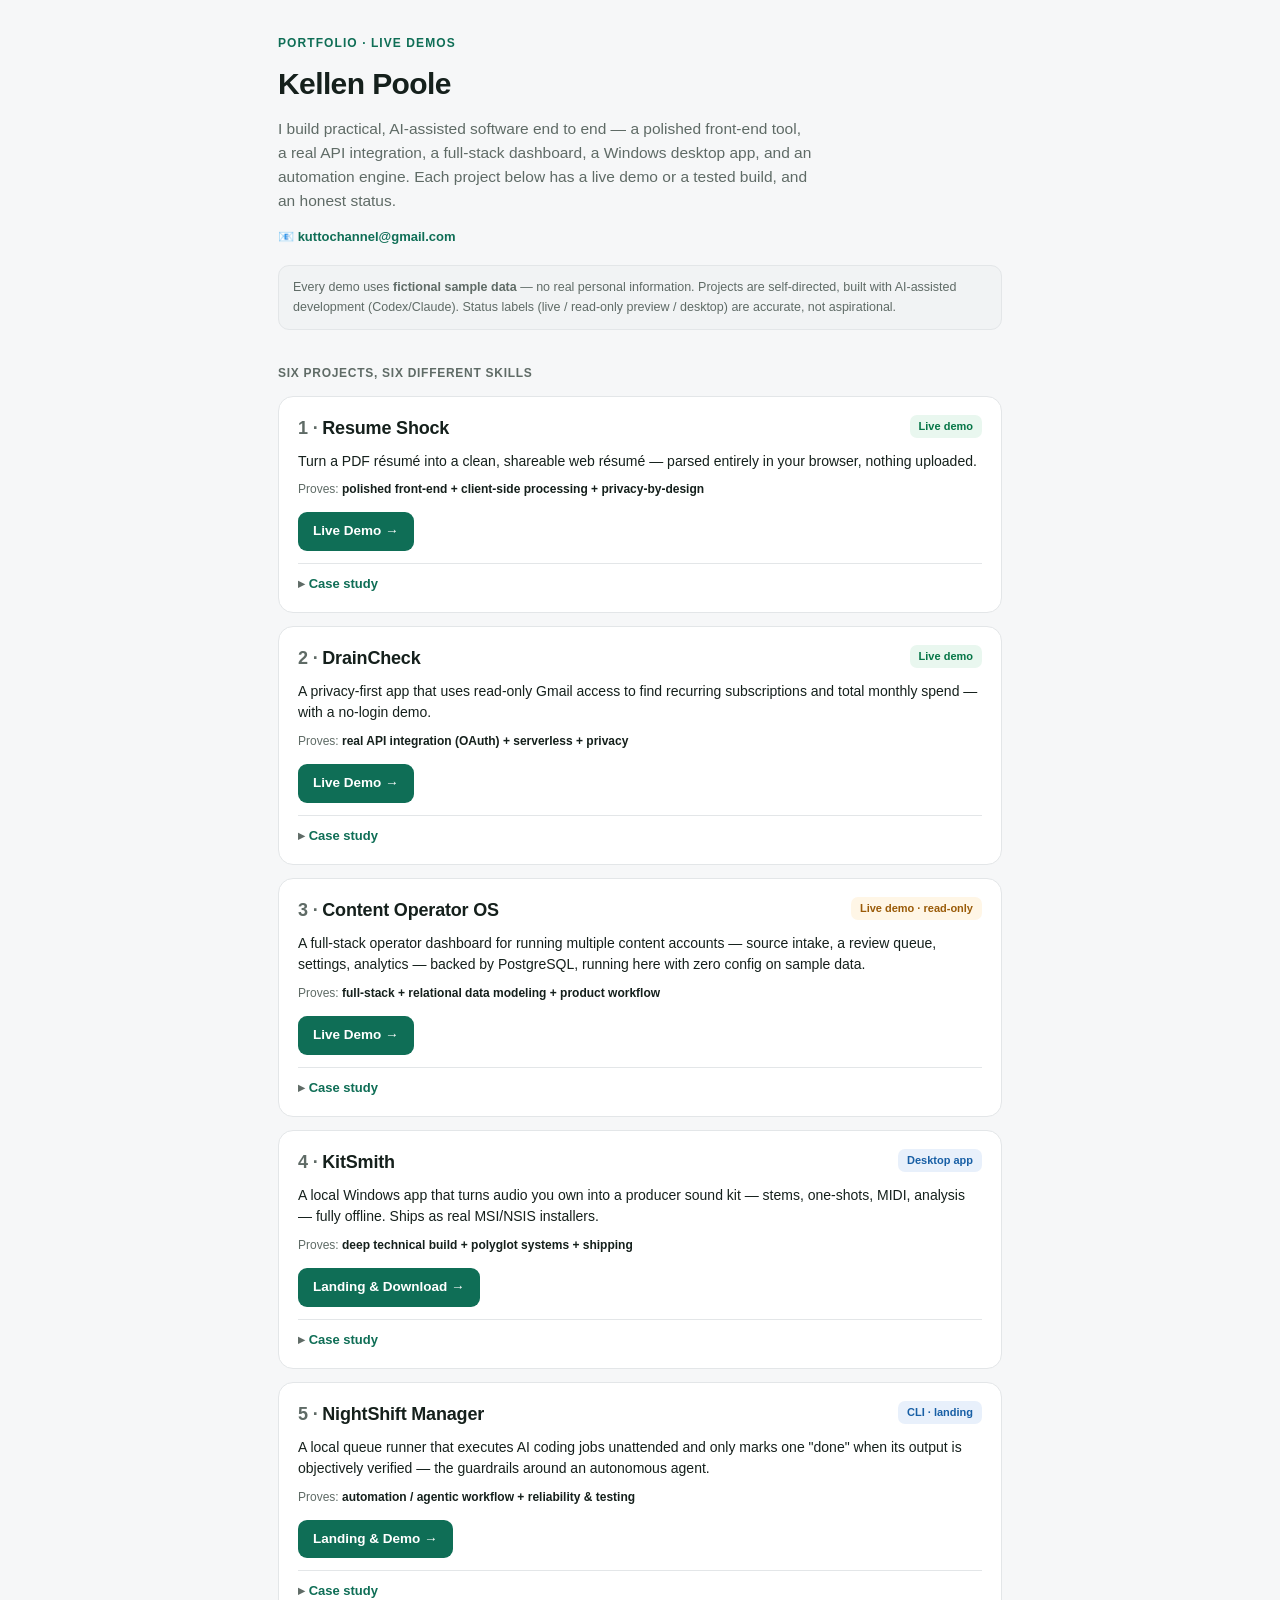
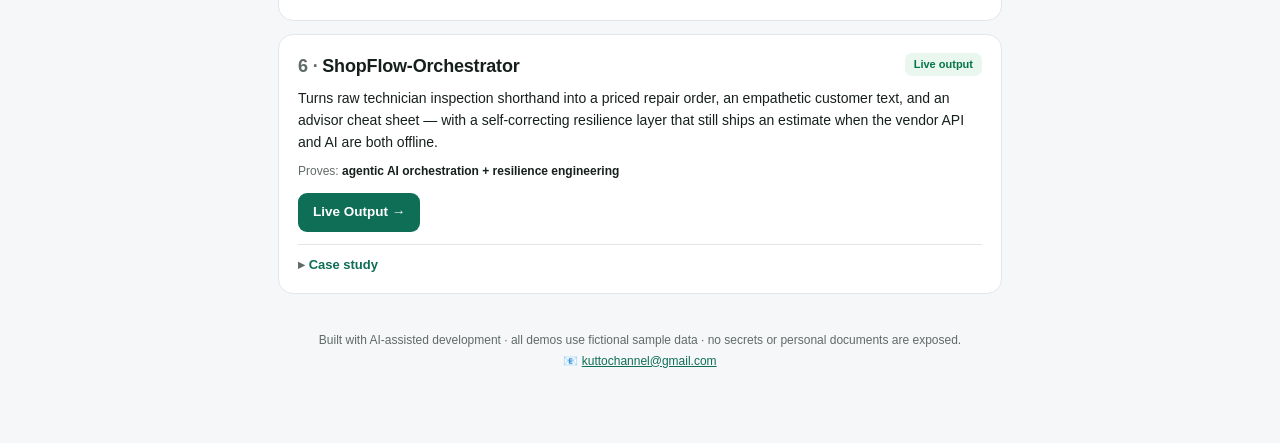
==== index.html @ e818fa54 "Polished portfolio build — live demo deployed on Netlify" ====
<!doctype html>
<html lang="en">
<head>
<meta charset="utf-8">
<meta name="viewport" content="width=device-width, initial-scale=1">
<meta name="theme-color" content="#0f6e56">
<title>Kellen Poole — Builder Portfolio</title>
<meta name="description" content="Practical, AI-assisted software: a front-end tool, a real API integration, a full-stack dashboard, a desktop audio app, and an automation engine. Live demos, honest status.">
<meta property="og:title" content="Kellen Poole — Builder Portfolio">
<meta property="og:description" content="Live demos of 6 projects: front-end, integration, full-stack, desktop, automation, and an agentic pipeline.">
<meta property="og:type" content="website">
<meta name="twitter:card" content="summary_large_image">
<style>
  :root{
    --bg:#f6f7f8; --surface:#ffffff; --surface2:#f1f3f4; --line:#e3e6e8;
    --text:#15201c; --muted:#5f6b66; --accent:#0f6e56; --info:#185fa5;
    --ok:#067647; --warn:#9a5b08;
  }
  @media (prefers-color-scheme: dark){
    :root{ --bg:#11140f; --surface:#1b1f1a; --surface2:#23271f; --line:#333a30;
      --text:#eef1ea; --muted:#a6b0a4; --accent:#5dcaa5; --info:#85b7eb; --ok:#5dcaa5; --warn:#e2b15f; }
  }
  *{box-sizing:border-box}
  body{margin:0;background:var(--bg);color:var(--text);
    font-family:-apple-system,BlinkMacSystemFont,"Segoe UI",Roboto,Helvetica,Arial,sans-serif;line-height:1.55;-webkit-text-size-adjust:100%}
  .wrap{max-width:760px;margin:0 auto;padding:34px 18px 60px}
  header .eyebrow{color:var(--accent);font-weight:700;font-size:12px;letter-spacing:.09em;text-transform:uppercase;margin:0 0 8px}
  h1{font-size:30px;font-weight:700;margin:0;letter-spacing:-.02em}
  .head-sub{color:var(--muted);font-size:15.5px;margin:10px 0 0;max-width:62ch}
  .contact{margin:14px 0 0;font-size:13px}
  .contact a{color:var(--accent);text-decoration:none;font-weight:600}
  h2.section{font-size:12px;font-weight:700;text-transform:uppercase;letter-spacing:.06em;color:var(--muted);margin:34px 0 8px}
  .card{background:var(--surface);border:1px solid var(--line);border-radius:15px;padding:18px 19px;margin:13px 0}
  .card-top{display:flex;justify-content:space-between;gap:12px;align-items:flex-start}
  .pname{font-weight:700;font-size:18px;margin:0;letter-spacing:-.01em}
  .pnum{color:var(--muted);font-weight:600}
  .badge{font-size:11px;font-weight:600;padding:3px 9px;border-radius:7px;white-space:nowrap}
  .b-live{background:#e9f7ef;color:#067647}
  .b-part{background:#fff6e6;color:#9a5b08}
  .b-desk{background:#e8f0fb;color:#185fa5}
  @media (prefers-color-scheme: dark){.b-live{background:#10301f;color:#5dcaa5}.b-part{background:#3a2e12;color:#e2b15f}.b-desk{background:#16263a;color:#85b7eb}}
  .prop{font-size:14px;margin:8px 0 0}
  .skill{font-size:12px;color:var(--muted);margin:8px 0 0}
  .skill b{color:var(--text)}
  .btns{margin:13px 0 0;display:flex;flex-wrap:wrap;gap:8px}
  .btn{display:inline-flex;align-items:center;gap:6px;text-decoration:none;font-size:13.5px;font-weight:600;border-radius:9px;padding:9px 15px}
  .btn-primary{background:var(--accent);color:#fff}
  .btn-ghost{background:var(--surface2);color:var(--text);border:1px solid var(--line)}
  details{margin:12px 0 0;border-top:1px solid var(--line);padding-top:10px}
  summary{cursor:pointer;font-size:13px;font-weight:600;color:var(--accent);list-style:none}
  summary::-webkit-details-marker{display:none}
  summary::before{content:"▸ ";color:var(--muted)}
  details[open] summary::before{content:"▾ "}
  .cs{font-size:13px;color:var(--text);margin:10px 0 0}
  .cs p{margin:6px 0}
  .cs b{color:var(--text)}
  .cs .muted{color:var(--muted)}
  .pill{display:inline-block;font-size:11px;background:var(--surface2);color:var(--muted);border-radius:6px;padding:2px 8px;margin:3px 4px 0 0;border:1px solid var(--line)}
  .note{font-size:12.5px;color:var(--muted)}
  .foot{color:var(--muted);font-size:12px;margin-top:36px;text-align:center;line-height:1.7}
  .disclaimer{background:var(--surface2);border:1px solid var(--line);border-radius:11px;padding:12px 14px;font-size:12.5px;color:var(--muted);margin:18px 0 0}
</style>
</head>
<body>
<div class="wrap">

  <header>
    <p class="eyebrow">Portfolio · live demos</p>
    <h1>Kellen Poole</h1>
    <p class="head-sub">I build practical, AI-assisted software end to end — a polished front-end tool, a real API integration, a full-stack dashboard, a Windows desktop app, and an automation engine. Each project below has a live demo or a tested build, and an honest status.</p>
    <p class="contact">📧 <a href="mailto:kuttochannel@gmail.com">kuttochannel@gmail.com</a></p>
    <div class="disclaimer">Every demo uses <b>fictional sample data</b> — no real personal information. Projects are self-directed, built with AI-assisted development (Codex/Claude). Status labels (live / read-only preview / desktop) are accurate, not aspirational.</div>
  </header>

  <h2 class="section">Six projects, six different skills</h2>

  <!-- 1 Resume Shock -->
  <div class="card">
    <div class="card-top">
      <p class="pname"><span class="pnum">1 · </span>Resume Shock</p>
      <span class="badge b-live">Live demo</span>
    </div>
    <p class="prop">Turn a PDF résumé into a clean, shareable web résumé — parsed entirely in your browser, nothing uploaded.</p>
    <p class="skill">Proves: <b>polished front-end + client-side processing + privacy-by-design</b></p>
    <div class="btns">
      <a class="btn btn-primary" href="https://resume-shock-demo-kp.netlify.app" target="_blank" rel="noopener">Live Demo →</a>
    </div>
    <details><summary>Case study</summary><div class="cs">
      <p><b>Problem.</b> A PDF résumé is hard to share nicely, and résumé-site tools want an account and an upload.</p>
      <p><b>What I built.</b> In-browser PDF.js parsing → a themed visual résumé → a share link with the data compressed into the URL hash (no backend). I code-split the 2 MB PDF engine to cut the initial bundle ~54% (gzip 254→118 KB) and hardened the share action with a clipboard fallback.</p>
      <p><b>Try it:</b> click <b>See Example</b> (fictional "Jane Smith") → Share Link.</p>
      <p class="muted">React · Vite · PDF.js · lz-string · Tailwind</p>
    </div></details>
  </div>

  <!-- 2 DrainCheck -->
  <div class="card">
    <div class="card-top">
      <p class="pname"><span class="pnum">2 · </span>DrainCheck</p>
      <span class="badge b-live">Live demo</span>
    </div>
    <p class="prop">A privacy-first app that uses read-only Gmail access to find recurring subscriptions and total monthly spend — with a no-login demo.</p>
    <p class="skill">Proves: <b>real API integration (OAuth) + serverless + privacy</b></p>
    <div class="btns">
      <a class="btn btn-primary" href="https://draincheck-demo-kp.netlify.app/?demo=1" target="_blank" rel="noopener">Live Demo →</a>
    </div>
    <details><summary>Case study</summary><div class="cs">
      <p><b>Problem.</b> Forgotten subscriptions quietly drain money; tools that find them often want your whole inbox.</p>
      <p><b>What I built.</b> A read-only Google OAuth flow + serverless functions + an extraction engine (90+ services) that classifies receipts and groups them by service, with tokens in encrypted, expiring cookies and no stored email. For recruiters I added a full demo mode (fictional data, no login).</p>
      <p><b>Try it:</b> the demo opens on sample subscriptions (badged "Demo data") — expand a card, sort, open one-time payments.</p>
      <p class="muted">React · Netlify Functions · Google/Gmail API (read-only) · encrypted cookies</p>
    </div></details>
  </div>

  <!-- 3 Content Operator OS -->
  <div class="card">
    <div class="card-top">
      <p class="pname"><span class="pnum">3 · </span>Content Operator OS</p>
      <span class="badge b-part">Live demo · read-only</span>
    </div>
    <p class="prop">A full-stack operator dashboard for running multiple content accounts — source intake, a review queue, settings, analytics — backed by PostgreSQL, running here with zero config on sample data.</p>
    <p class="skill">Proves: <b>full-stack + relational data modeling + product workflow</b></p>
    <div class="btns">
      <a class="btn btn-primary" href="https://content-operator-os-demo-kp.netlify.app" target="_blank" rel="noopener">Live Demo →</a>
    </div>
    <details><summary>Case study</summary><div class="cs">
      <p><b>Problem.</b> Running several content accounts scatters decisions across spreadsheets — no path from idea to approved post.</p>
      <p><b>What I built.</b> A Next.js dashboard with a 13-table schema modeling source → candidate → package → score → queue, every mutation a Server Action with Zod validation over a repository layer that runs on SQL <i>or</i> a file store. The AI generation/scoring step is a clearly-labeled scaffold, not faked.</p>
      <p class="muted"><b>Note:</b> the hosted demo is read-only (sample data); clone & run locally for full interactivity. Next.js 15 · React 19 · Drizzle/PostgreSQL · Server Actions</p>
    </div></details>
  </div>

  <!-- 4 KitSmith -->
  <div class="card">
    <div class="card-top">
      <p class="pname"><span class="pnum">4 · </span>KitSmith</p>
      <span class="badge b-desk">Desktop app</span>
    </div>
    <p class="prop">A local Windows app that turns audio you own into a producer sound kit — stems, one-shots, MIDI, analysis — fully offline. Ships as real MSI/NSIS installers.</p>
    <p class="skill">Proves: <b>deep technical build + polyglot systems + shipping</b></p>
    <div class="btns">
      <a class="btn btn-primary" href="https://kitsmith-portfolio-kp.netlify.app" target="_blank" rel="noopener">Landing &amp; Download →</a>
    </div>
    <details><summary>Case study</summary><div class="cs">
      <p><b>Problem.</b> Producers want stems/loops/MIDI from reference audio without uploading copyrighted material; cloud tools don't run offline.</p>
      <p><b>What I built.</b> A Tauri + React UI talking through a Node bridge to a Python DSP worker — the bridge was the key decision for Windows reliability. SQLite job state, a swappable provider abstraction, a Playwright smoke test, and native MSI/NSIS installers (checksums on the landing page).</p>
      <p class="muted">Tauri 2 · React/TS · Python (librosa) · Node bridge · SQLite · Rust</p>
    </div></details>
  </div>

  <!-- 5 NightShift Manager -->
  <div class="card">
    <div class="card-top">
      <p class="pname"><span class="pnum">5 · </span>NightShift Manager</p>
      <span class="badge b-desk">CLI · landing</span>
    </div>
    <p class="prop">A local queue runner that executes AI coding jobs unattended and only marks one "done" when its output is objectively verified — the guardrails around an autonomous agent.</p>
    <p class="skill">Proves: <b>automation / agentic workflow + reliability &amp; testing</b></p>
    <div class="btns">
      <a class="btn btn-primary" href="https://nightshift-portfolio-kp.netlify.app" target="_blank" rel="noopener">Landing &amp; Demo →</a>
    </div>
    <details><summary>Case study</summary><div class="cs">
      <p><b>Problem.</b> An AI agent's process can exit "successfully" while producing nothing useful — burning time and credits.</p>
      <p><b>What I built.</b> A PowerShell queue that runs one job at a time in a constrained sandbox, with a completion contract (verification command <b>and</b> required files), bounded repair passes, blocked-vs-failed handling, and recovery — plus a mock runner + fixtures so every path is testable with no API spend. <b>19/19 test assertions pass.</b></p>
      <p class="muted">PowerShell · JSON state machine · Windows Task Scheduler · mock-driven tests</p>
    </div></details>
  </div>

  <!-- 6 ShopFlow -->
  <div class="card">
    <div class="card-top">
      <p class="pname"><span class="pnum">6 · </span>ShopFlow-Orchestrator</p>
      <span class="badge b-live">Live output</span>
    </div>
    <p class="prop">Turns raw technician inspection shorthand into a priced repair order, an empathetic customer text, and an advisor cheat sheet — with a self-correcting resilience layer that still ships an estimate when the vendor API and AI are both offline.</p>
    <p class="skill">Proves: <b>agentic AI orchestration + resilience engineering</b></p>
    <div class="btns">
      <a class="btn btn-primary" href="https://shopflow-orchestrator-kp.netlify.app" target="_blank" rel="noopener">Live Output →</a>
    </div>
    <details><summary>Case study</summary><div class="cs">
      <p><b>What it is.</b> A zero-dependency Node pipeline (circuit breaker + retry + layered fallbacks + human-review queue). 30/30 tests pass; the real LLM path is optional behind an API key, with a deterministic fallback otherwise.</p>
      <p class="muted">Node.js (zero-dep) · optional Anthropic SDK · circuit breaker + fallbacks</p>
    </div></details>
  </div>

  <p class="foot">
    Built with AI-assisted development · all demos use fictional sample data · no secrets or personal documents are exposed.<br>
    📧 <a href="mailto:kuttochannel@gmail.com" style="color:var(--accent)">kuttochannel@gmail.com</a>
  </p>

</div>
</body>
</html>
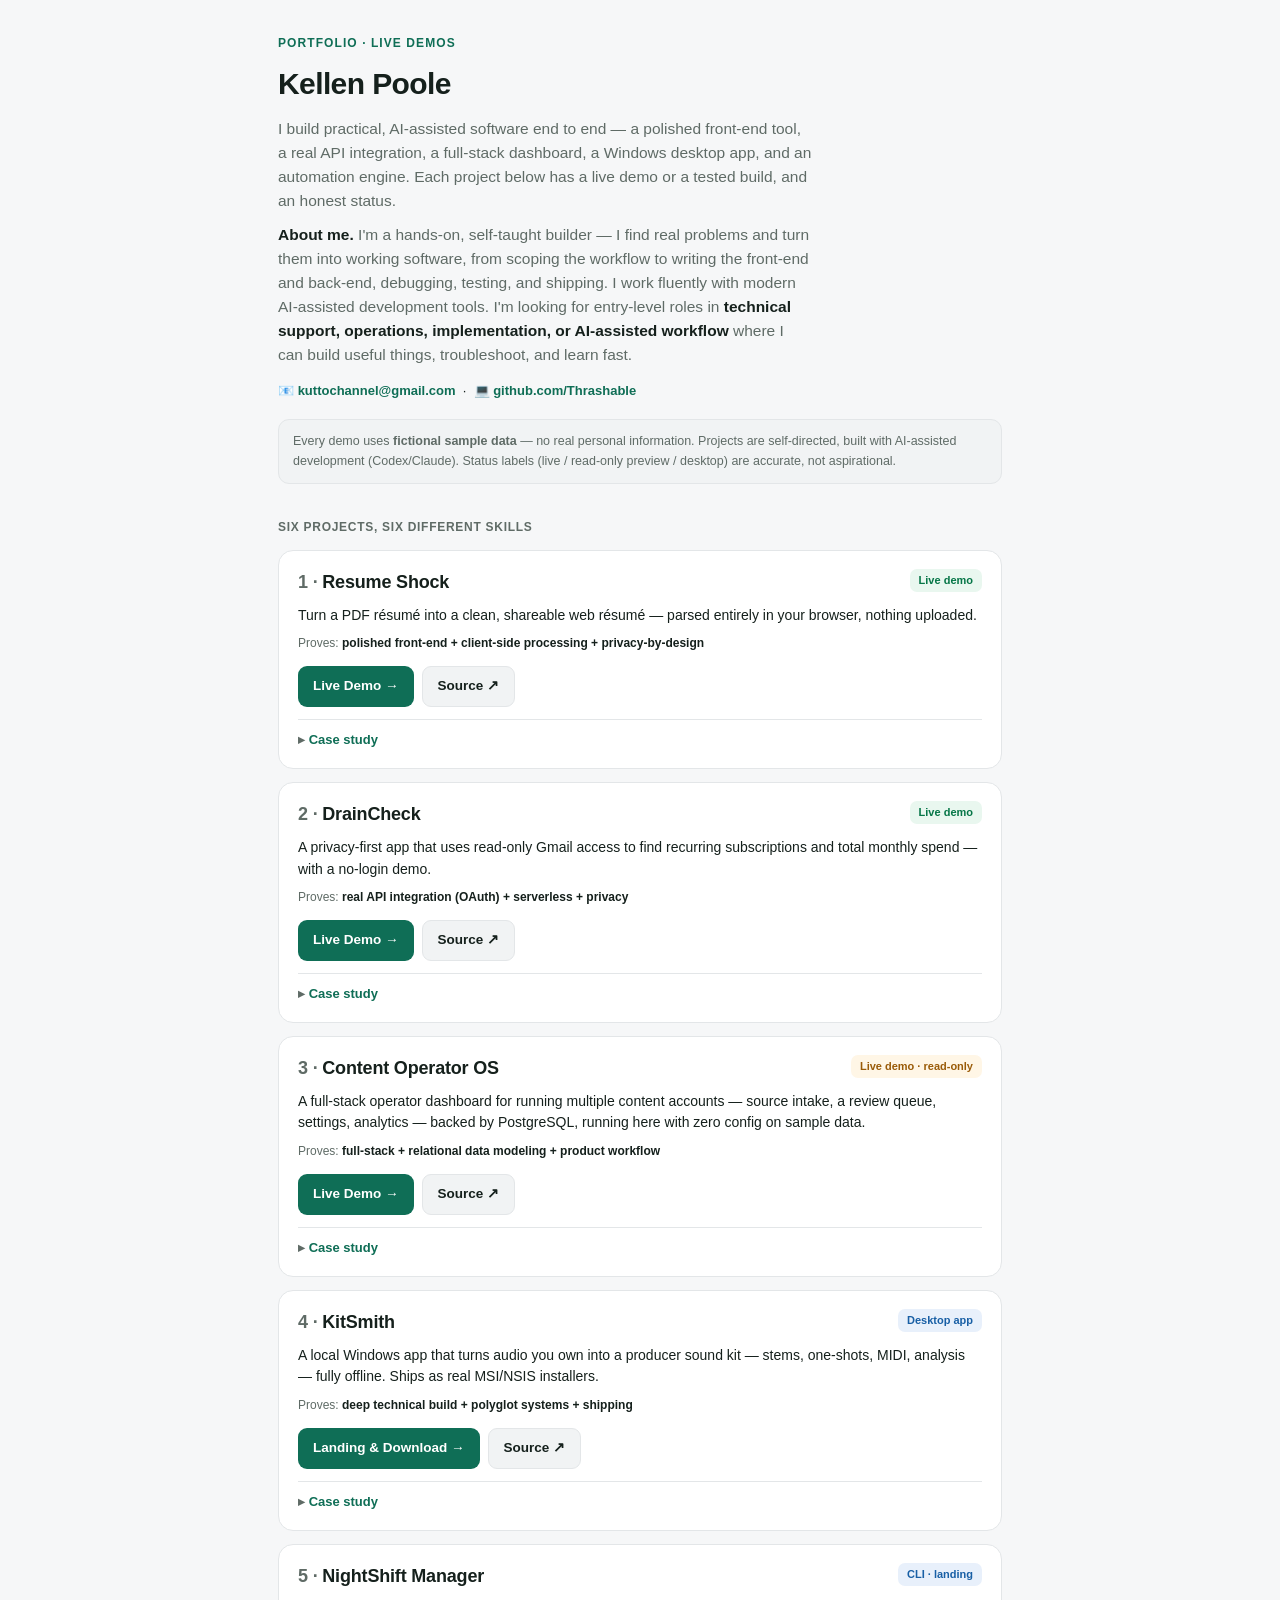
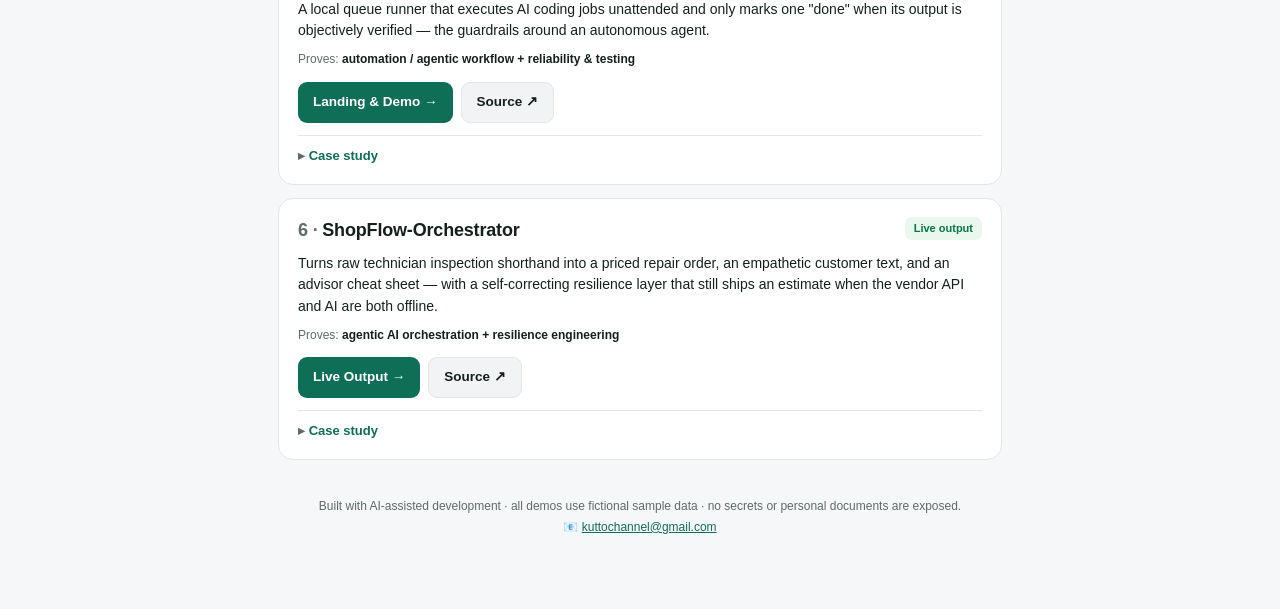
==== commit 2cf70c67: "Add About-me intro and GitHub profile link" ====
--- a/index.html
+++ b/index.html
@@ -68,7 +68,8 @@
     <p class="eyebrow">Portfolio · live demos</p>
     <h1>Kellen Poole</h1>
     <p class="head-sub">I build practical, AI-assisted software end to end — a polished front-end tool, a real API integration, a full-stack dashboard, a Windows desktop app, and an automation engine. Each project below has a live demo or a tested build, and an honest status.</p>
-    <p class="contact">📧 <a href="mailto:kuttochannel@gmail.com">kuttochannel@gmail.com</a></p>
+    <p class="head-sub"><strong style="color:var(--text)">About me.</strong> I'm a hands-on, self-taught builder — I find real problems and turn them into working software, from scoping the workflow to writing the front-end and back-end, debugging, testing, and shipping. I work fluently with modern AI-assisted development tools. I'm looking for entry-level roles in <strong style="color:var(--text)">technical support, operations, implementation, or AI-assisted workflow</strong> where I can build useful things, troubleshoot, and learn fast.</p>
+    <p class="contact">📧 <a href="mailto:kuttochannel@gmail.com">kuttochannel@gmail.com</a> &nbsp;·&nbsp; 💻 <a href="https://github.com/Thrashable" target="_blank" rel="noopener">github.com/Thrashable</a></p>
     <div class="disclaimer">Every demo uses <b>fictional sample data</b> — no real personal information. Projects are self-directed, built with AI-assisted development (Codex/Claude). Status labels (live / read-only preview / desktop) are accurate, not aspirational.</div>
   </header>
 
@@ -84,6 +85,7 @@
     <p class="skill">Proves: <b>polished front-end + client-side processing + privacy-by-design</b></p>
     <div class="btns">
       <a class="btn btn-primary" href="https://resume-shock-demo-kp.netlify.app" target="_blank" rel="noopener">Live Demo →</a>
+      <a class="btn btn-ghost" href="https://github.com/Thrashable/resume-shock" target="_blank" rel="noopener">Source ↗</a>
     </div>
     <details><summary>Case study</summary><div class="cs">
       <p><b>Problem.</b> A PDF résumé is hard to share nicely, and résumé-site tools want an account and an upload.</p>
@@ -103,6 +105,7 @@
     <p class="skill">Proves: <b>real API integration (OAuth) + serverless + privacy</b></p>
     <div class="btns">
       <a class="btn btn-primary" href="https://draincheck-demo-kp.netlify.app/?demo=1" target="_blank" rel="noopener">Live Demo →</a>
+      <a class="btn btn-ghost" href="https://github.com/Thrashable/draincheck" target="_blank" rel="noopener">Source ↗</a>
     </div>
     <details><summary>Case study</summary><div class="cs">
       <p><b>Problem.</b> Forgotten subscriptions quietly drain money; tools that find them often want your whole inbox.</p>
@@ -122,6 +125,7 @@
     <p class="skill">Proves: <b>full-stack + relational data modeling + product workflow</b></p>
     <div class="btns">
       <a class="btn btn-primary" href="https://content-operator-os-demo-kp.netlify.app" target="_blank" rel="noopener">Live Demo →</a>
+      <a class="btn btn-ghost" href="https://github.com/Thrashable/content-operator-os" target="_blank" rel="noopener">Source ↗</a>
     </div>
     <details><summary>Case study</summary><div class="cs">
       <p><b>Problem.</b> Running several content accounts scatters decisions across spreadsheets — no path from idea to approved post.</p>
@@ -140,6 +144,7 @@
     <p class="skill">Proves: <b>deep technical build + polyglot systems + shipping</b></p>
     <div class="btns">
       <a class="btn btn-primary" href="https://kitsmith-portfolio-kp.netlify.app" target="_blank" rel="noopener">Landing &amp; Download →</a>
+      <a class="btn btn-ghost" href="https://github.com/Thrashable/kitsmith" target="_blank" rel="noopener">Source ↗</a>
     </div>
     <details><summary>Case study</summary><div class="cs">
       <p><b>Problem.</b> Producers want stems/loops/MIDI from reference audio without uploading copyrighted material; cloud tools don't run offline.</p>
@@ -158,6 +163,7 @@
     <p class="skill">Proves: <b>automation / agentic workflow + reliability &amp; testing</b></p>
     <div class="btns">
       <a class="btn btn-primary" href="https://nightshift-portfolio-kp.netlify.app" target="_blank" rel="noopener">Landing &amp; Demo →</a>
+      <a class="btn btn-ghost" href="https://github.com/Thrashable/nightshift-manager" target="_blank" rel="noopener">Source ↗</a>
     </div>
     <details><summary>Case study</summary><div class="cs">
       <p><b>Problem.</b> An AI agent's process can exit "successfully" while producing nothing useful — burning time and credits.</p>
@@ -176,6 +182,7 @@
     <p class="skill">Proves: <b>agentic AI orchestration + resilience engineering</b></p>
     <div class="btns">
       <a class="btn btn-primary" href="https://shopflow-orchestrator-kp.netlify.app" target="_blank" rel="noopener">Live Output →</a>
+      <a class="btn btn-ghost" href="https://github.com/Thrashable/shopflow-orchestrator" target="_blank" rel="noopener">Source ↗</a>
     </div>
     <details><summary>Case study</summary><div class="cs">
       <p><b>What it is.</b> A zero-dependency Node pipeline (circuit breaker + retry + layered fallbacks + human-review queue). 30/30 tests pass; the real LLM path is optional behind an API key, with a deterministic fallback otherwise.</p>
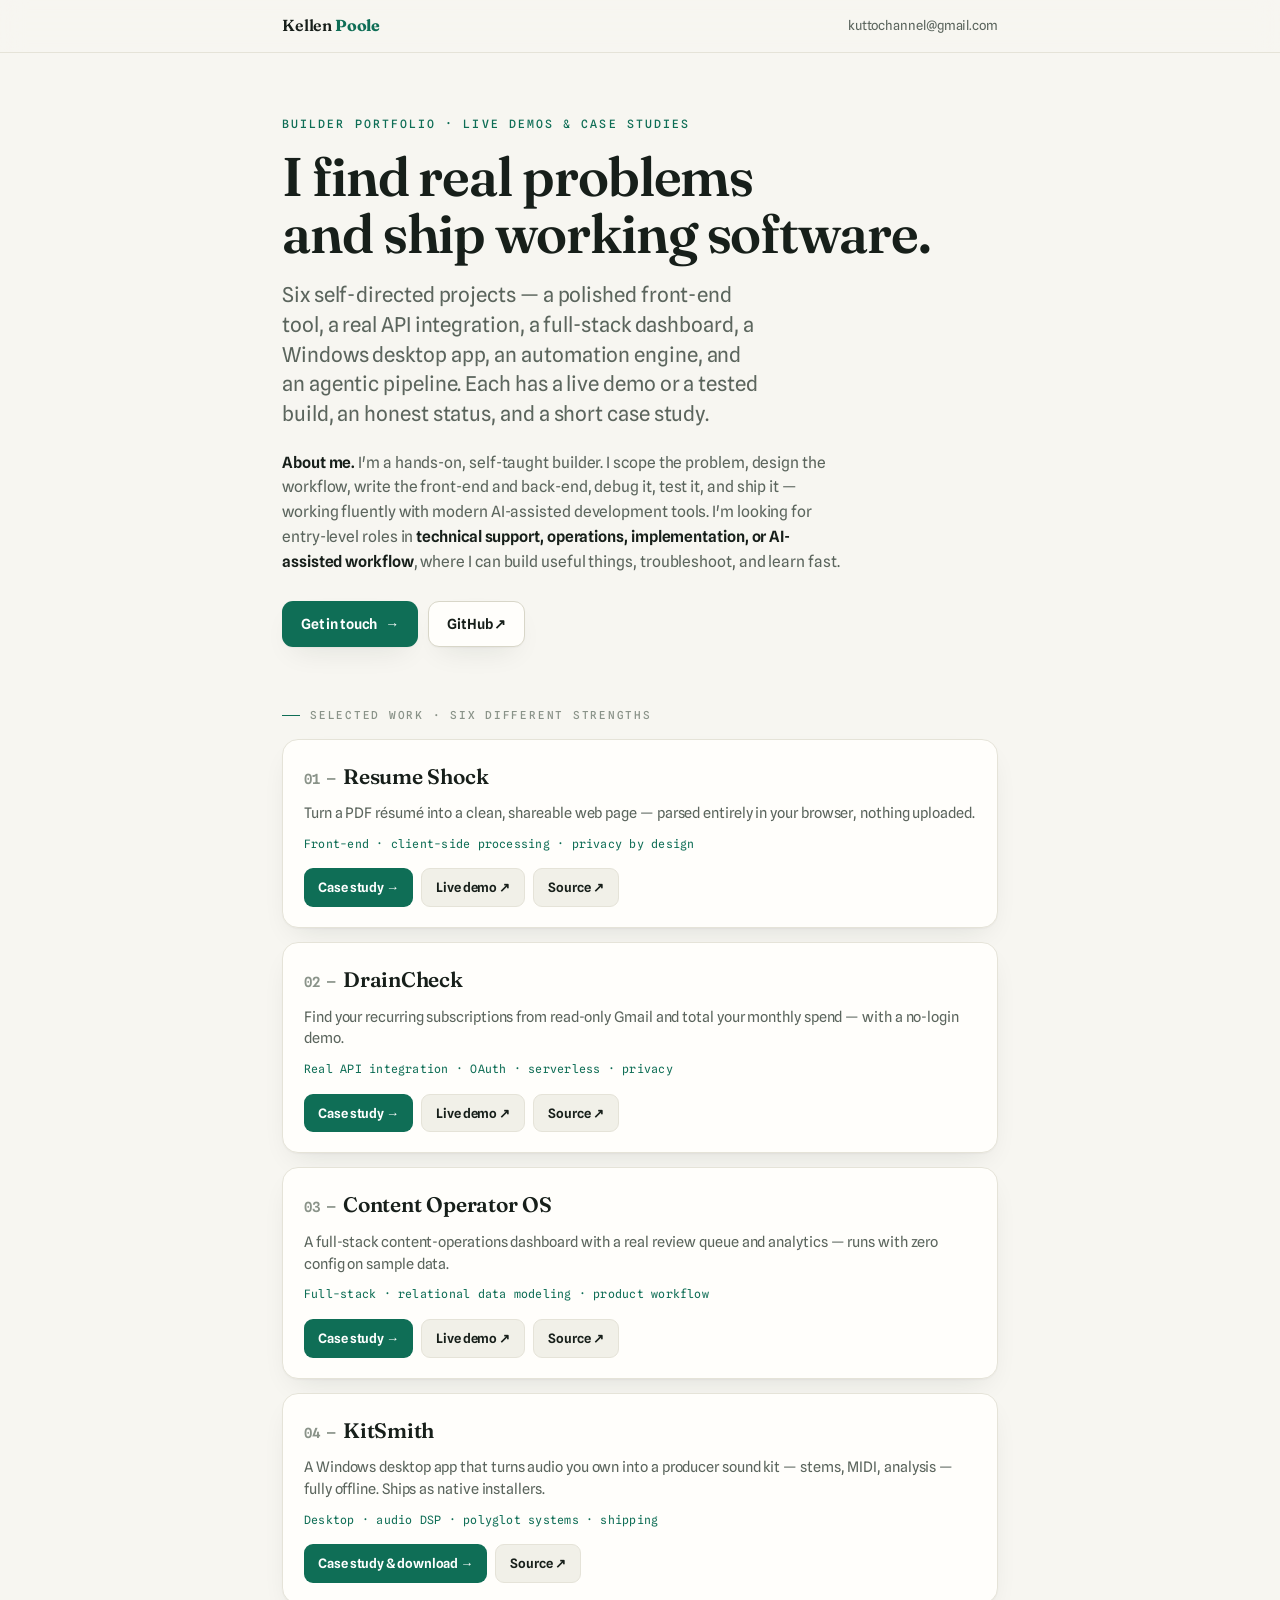
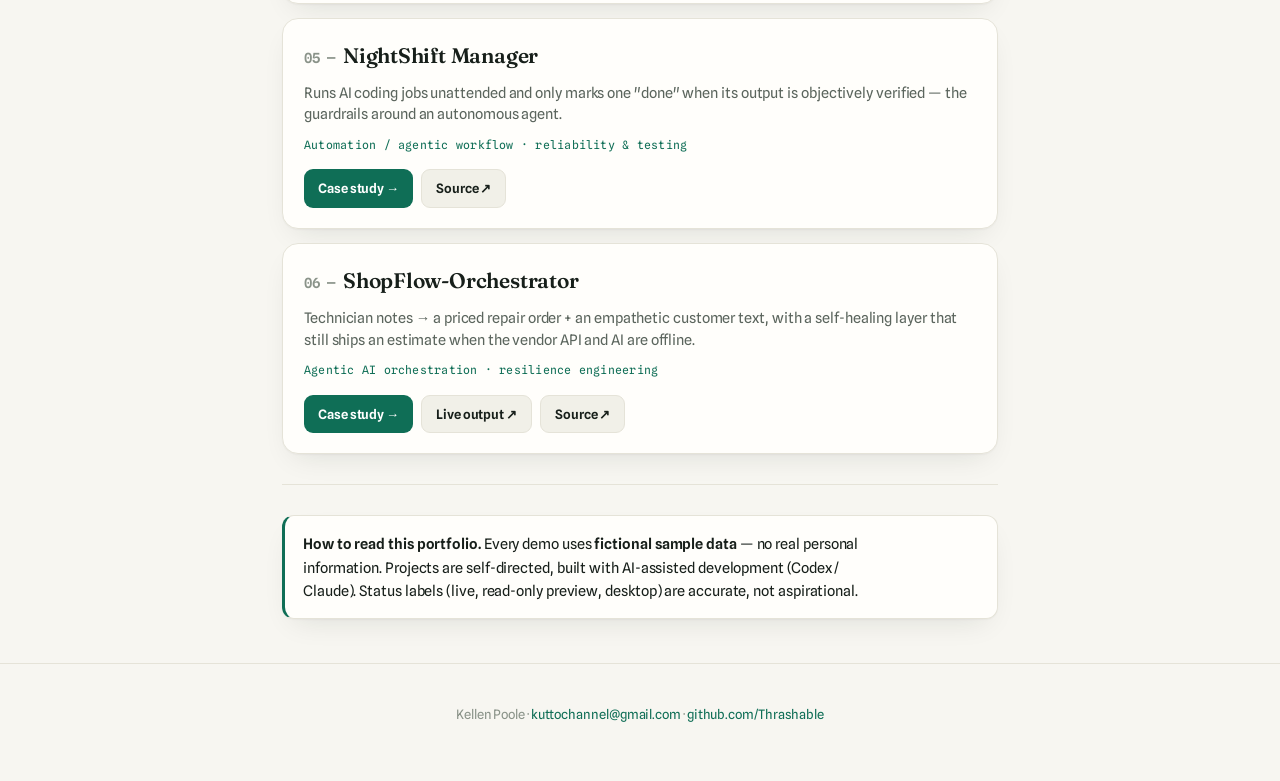
==== commit 7049b916: "Add editorial-tech case-study pages for every project + redesigned hub" ====
--- a/index.html
+++ b/index.html
@@ -4,197 +4,114 @@
 <meta charset="utf-8">
 <meta name="viewport" content="width=device-width, initial-scale=1">
 <meta name="theme-color" content="#0f6e56">
-<title>Kellen Poole — Builder Portfolio</title>
-<meta name="description" content="Practical, AI-assisted software: a front-end tool, a real API integration, a full-stack dashboard, a desktop audio app, and an automation engine. Live demos, honest status.">
+<title>Kellen Poole — builder portfolio</title>
+<meta name="description" content="Practical, AI-assisted software: a front-end tool, a real API integration, a full-stack dashboard, a desktop audio app, an automation engine, and an agentic pipeline. Live demos and case studies.">
 <meta property="og:title" content="Kellen Poole — Builder Portfolio">
-<meta property="og:description" content="Live demos of 6 projects: front-end, integration, full-stack, desktop, automation, and an agentic pipeline.">
+<meta property="og:description" content="Six projects with live demos and case studies: front-end, integration, full-stack, desktop, automation, agentic AI.">
 <meta property="og:type" content="website">
 <meta name="twitter:card" content="summary_large_image">
-<style>
-  :root{
-    --bg:#f6f7f8; --surface:#ffffff; --surface2:#f1f3f4; --line:#e3e6e8;
-    --text:#15201c; --muted:#5f6b66; --accent:#0f6e56; --info:#185fa5;
-    --ok:#067647; --warn:#9a5b08;
-  }
-  @media (prefers-color-scheme: dark){
-    :root{ --bg:#11140f; --surface:#1b1f1a; --surface2:#23271f; --line:#333a30;
-      --text:#eef1ea; --muted:#a6b0a4; --accent:#5dcaa5; --info:#85b7eb; --ok:#5dcaa5; --warn:#e2b15f; }
-  }
-  *{box-sizing:border-box}
-  body{margin:0;background:var(--bg);color:var(--text);
-    font-family:-apple-system,BlinkMacSystemFont,"Segoe UI",Roboto,Helvetica,Arial,sans-serif;line-height:1.55;-webkit-text-size-adjust:100%}
-  .wrap{max-width:760px;margin:0 auto;padding:34px 18px 60px}
-  header .eyebrow{color:var(--accent);font-weight:700;font-size:12px;letter-spacing:.09em;text-transform:uppercase;margin:0 0 8px}
-  h1{font-size:30px;font-weight:700;margin:0;letter-spacing:-.02em}
-  .head-sub{color:var(--muted);font-size:15.5px;margin:10px 0 0;max-width:62ch}
-  .contact{margin:14px 0 0;font-size:13px}
-  .contact a{color:var(--accent);text-decoration:none;font-weight:600}
-  h2.section{font-size:12px;font-weight:700;text-transform:uppercase;letter-spacing:.06em;color:var(--muted);margin:34px 0 8px}
-  .card{background:var(--surface);border:1px solid var(--line);border-radius:15px;padding:18px 19px;margin:13px 0}
-  .card-top{display:flex;justify-content:space-between;gap:12px;align-items:flex-start}
-  .pname{font-weight:700;font-size:18px;margin:0;letter-spacing:-.01em}
-  .pnum{color:var(--muted);font-weight:600}
-  .badge{font-size:11px;font-weight:600;padding:3px 9px;border-radius:7px;white-space:nowrap}
-  .b-live{background:#e9f7ef;color:#067647}
-  .b-part{background:#fff6e6;color:#9a5b08}
-  .b-desk{background:#e8f0fb;color:#185fa5}
-  @media (prefers-color-scheme: dark){.b-live{background:#10301f;color:#5dcaa5}.b-part{background:#3a2e12;color:#e2b15f}.b-desk{background:#16263a;color:#85b7eb}}
-  .prop{font-size:14px;margin:8px 0 0}
-  .skill{font-size:12px;color:var(--muted);margin:8px 0 0}
-  .skill b{color:var(--text)}
-  .btns{margin:13px 0 0;display:flex;flex-wrap:wrap;gap:8px}
-  .btn{display:inline-flex;align-items:center;gap:6px;text-decoration:none;font-size:13.5px;font-weight:600;border-radius:9px;padding:9px 15px}
-  .btn-primary{background:var(--accent);color:#fff}
-  .btn-ghost{background:var(--surface2);color:var(--text);border:1px solid var(--line)}
-  details{margin:12px 0 0;border-top:1px solid var(--line);padding-top:10px}
-  summary{cursor:pointer;font-size:13px;font-weight:600;color:var(--accent);list-style:none}
-  summary::-webkit-details-marker{display:none}
-  summary::before{content:"▸ ";color:var(--muted)}
-  details[open] summary::before{content:"▾ "}
-  .cs{font-size:13px;color:var(--text);margin:10px 0 0}
-  .cs p{margin:6px 0}
-  .cs b{color:var(--text)}
-  .cs .muted{color:var(--muted)}
-  .pill{display:inline-block;font-size:11px;background:var(--surface2);color:var(--muted);border-radius:6px;padding:2px 8px;margin:3px 4px 0 0;border:1px solid var(--line)}
-  .note{font-size:12.5px;color:var(--muted)}
-  .foot{color:var(--muted);font-size:12px;margin-top:36px;text-align:center;line-height:1.7}
-  .disclaimer{background:var(--surface2);border:1px solid var(--line);border-radius:11px;padding:12px 14px;font-size:12.5px;color:var(--muted);margin:18px 0 0}
-</style>
+<link rel="preconnect" href="https://fonts.googleapis.com"><link rel="preconnect" href="https://fonts.gstatic.com" crossorigin>
+<link href="https://fonts.googleapis.com/css2?family=Fraunces:opsz,wght@9..144,400;9..144,600;9..144,700&family=Spline+Sans:wght@400;500;600&family=Spline+Sans+Mono:wght@400;500&display=swap" rel="stylesheet">
+<link rel="stylesheet" href="styles.css">
 </head>
 <body>
+<div class="topbar"><div class="row">
+  <span class="brand">Kellen <b>Poole</b></span>
+  <a class="back" href="mailto:kuttochannel@gmail.com">kuttochannel@gmail.com</a>
+</div></div>
+
 <div class="wrap">
-
-  <header>
-    <p class="eyebrow">Portfolio · live demos</p>
-    <h1>Kellen Poole</h1>
-    <p class="head-sub">I build practical, AI-assisted software end to end — a polished front-end tool, a real API integration, a full-stack dashboard, a Windows desktop app, and an automation engine. Each project below has a live demo or a tested build, and an honest status.</p>
-    <p class="head-sub"><strong style="color:var(--text)">About me.</strong> I'm a hands-on, self-taught builder — I find real problems and turn them into working software, from scoping the workflow to writing the front-end and back-end, debugging, testing, and shipping. I work fluently with modern AI-assisted development tools. I'm looking for entry-level roles in <strong style="color:var(--text)">technical support, operations, implementation, or AI-assisted workflow</strong> where I can build useful things, troubleshoot, and learn fast.</p>
-    <p class="contact">📧 <a href="mailto:kuttochannel@gmail.com">kuttochannel@gmail.com</a> &nbsp;·&nbsp; 💻 <a href="https://github.com/Thrashable" target="_blank" rel="noopener">github.com/Thrashable</a></p>
-    <div class="disclaimer">Every demo uses <b>fictional sample data</b> — no real personal information. Projects are self-directed, built with AI-assisted development (Codex/Claude). Status labels (live / read-only preview / desktop) are accurate, not aspirational.</div>
+  <header class="hero">
+    <p class="eyebrow reveal">Builder portfolio · live demos &amp; case studies</p>
+    <h1 class="reveal">I find real problems<br>and ship working software.</h1>
+    <p class="lede reveal">Six self-directed projects — a polished front-end tool, a real API integration, a full-stack dashboard, a Windows desktop app, an automation engine, and an agentic pipeline. Each has a live demo or a tested build, an honest status, and a short case study.</p>
+    <div class="reveal" style="margin-top:22px; max-width:60ch">
+      <p class="prose muted" style="font-size:15.5px"><b style="color:var(--ink)">About me.</b> I'm a hands-on, self-taught builder. I scope the problem, design the workflow, write the front-end and back-end, debug it, test it, and ship it — working fluently with modern AI-assisted development tools. I'm looking for entry-level roles in <b style="color:var(--ink)">technical support, operations, implementation, or AI-assisted workflow</b>, where I can build useful things, troubleshoot, and learn fast.</p>
+    </div>
+    <div class="actions reveal">
+      <a class="btn btn-primary" href="mailto:kuttochannel@gmail.com">Get in touch <span class="arr">→</span></a>
+      <a class="btn btn-ghost" href="https://github.com/Thrashable" target="_blank" rel="noopener">GitHub ↗</a>
+    </div>
   </header>
 
-  <h2 class="section">Six projects, six different skills</h2>
+  <section>
+    <p class="label">Selected work · six different strengths</p>
+    <div class="hub-grid">
 
-  <!-- 1 Resume Shock -->
-  <div class="card">
-    <div class="card-top">
-      <p class="pname"><span class="pnum">1 · </span>Resume Shock</p>
-      <span class="badge b-live">Live demo</span>
+      <div class="proj">
+        <div class="proj-head"><p class="proj-name"><span class="proj-num">01 — </span>Resume Shock</p></div>
+        <p class="proj-prop">Turn a PDF résumé into a clean, shareable web page — parsed entirely in your browser, nothing uploaded.</p>
+        <p class="proj-skill">Front-end · client-side processing · privacy by design</p>
+        <div class="proj-actions">
+          <a class="mini mini-go" href="resume-shock.html">Case study →</a>
+          <a class="mini mini-out" href="https://resume-shock-demo-kp.netlify.app" target="_blank" rel="noopener">Live demo ↗</a>
+          <a class="mini mini-out" href="https://github.com/Thrashable/resume-shock" target="_blank" rel="noopener">Source ↗</a>
+        </div>
+      </div>
+
+      <div class="proj">
+        <div class="proj-head"><p class="proj-name"><span class="proj-num">02 — </span>DrainCheck</p></div>
+        <p class="proj-prop">Find your recurring subscriptions from read-only Gmail and total your monthly spend — with a no-login demo.</p>
+        <p class="proj-skill">Real API integration · OAuth · serverless · privacy</p>
+        <div class="proj-actions">
+          <a class="mini mini-go" href="draincheck.html">Case study →</a>
+          <a class="mini mini-out" href="https://draincheck-demo-kp.netlify.app/?demo=1" target="_blank" rel="noopener">Live demo ↗</a>
+          <a class="mini mini-out" href="https://github.com/Thrashable/draincheck" target="_blank" rel="noopener">Source ↗</a>
+        </div>
+      </div>
+
+      <div class="proj">
+        <div class="proj-head"><p class="proj-name"><span class="proj-num">03 — </span>Content Operator OS</p></div>
+        <p class="proj-prop">A full-stack content-operations dashboard with a real review queue and analytics — runs with zero config on sample data.</p>
+        <p class="proj-skill">Full-stack · relational data modeling · product workflow</p>
+        <div class="proj-actions">
+          <a class="mini mini-go" href="content-operator-os.html">Case study →</a>
+          <a class="mini mini-out" href="https://content-operator-os-demo-kp.netlify.app" target="_blank" rel="noopener">Live demo ↗</a>
+          <a class="mini mini-out" href="https://github.com/Thrashable/content-operator-os" target="_blank" rel="noopener">Source ↗</a>
+        </div>
+      </div>
+
+      <div class="proj">
+        <div class="proj-head"><p class="proj-name"><span class="proj-num">04 — </span>KitSmith</p></div>
+        <p class="proj-prop">A Windows desktop app that turns audio you own into a producer sound kit — stems, MIDI, analysis — fully offline. Ships as native installers.</p>
+        <p class="proj-skill">Desktop · audio DSP · polyglot systems · shipping</p>
+        <div class="proj-actions">
+          <a class="mini mini-go" href="kitsmith.html">Case study &amp; download →</a>
+          <a class="mini mini-out" href="https://github.com/Thrashable/kitsmith" target="_blank" rel="noopener">Source ↗</a>
+        </div>
+      </div>
+
+      <div class="proj">
+        <div class="proj-head"><p class="proj-name"><span class="proj-num">05 — </span>NightShift Manager</p></div>
+        <p class="proj-prop">Runs AI coding jobs unattended and only marks one "done" when its output is objectively verified — the guardrails around an autonomous agent.</p>
+        <p class="proj-skill">Automation / agentic workflow · reliability &amp; testing</p>
+        <div class="proj-actions">
+          <a class="mini mini-go" href="nightshift-manager.html">Case study →</a>
+          <a class="mini mini-out" href="https://github.com/Thrashable/nightshift-manager" target="_blank" rel="noopener">Source ↗</a>
+        </div>
+      </div>
+
+      <div class="proj">
+        <div class="proj-head"><p class="proj-name"><span class="proj-num">06 — </span>ShopFlow-Orchestrator</p></div>
+        <p class="proj-prop">Technician notes → a priced repair order + an empathetic customer text, with a self-healing layer that still ships an estimate when the vendor API and AI are offline.</p>
+        <p class="proj-skill">Agentic AI orchestration · resilience engineering</p>
+        <div class="proj-actions">
+          <a class="mini mini-go" href="shopflow.html">Case study →</a>
+          <a class="mini mini-out" href="https://shopflow-orchestrator-kp.netlify.app" target="_blank" rel="noopener">Live output ↗</a>
+          <a class="mini mini-out" href="https://github.com/Thrashable/shopflow-orchestrator" target="_blank" rel="noopener">Source ↗</a>
+        </div>
+      </div>
+
     </div>
-    <p class="prop">Turn a PDF résumé into a clean, shareable web résumé — parsed entirely in your browser, nothing uploaded.</p>
-    <p class="skill">Proves: <b>polished front-end + client-side processing + privacy-by-design</b></p>
-    <div class="btns">
-      <a class="btn btn-primary" href="https://resume-shock-demo-kp.netlify.app" target="_blank" rel="noopener">Live Demo →</a>
-      <a class="btn btn-ghost" href="https://github.com/Thrashable/resume-shock" target="_blank" rel="noopener">Source ↗</a>
+  </section>
+
+  <section>
+    <div class="callout">
+      <p class="prose" style="margin:0; font-size:14.5px"><b>How to read this portfolio.</b> Every demo uses <b>fictional sample data</b> — no real personal information. Projects are self-directed, built with AI-assisted development (Codex / Claude). Status labels (live, read-only preview, desktop) are accurate, not aspirational.</p>
     </div>
-    <details><summary>Case study</summary><div class="cs">
-      <p><b>Problem.</b> A PDF résumé is hard to share nicely, and résumé-site tools want an account and an upload.</p>
-      <p><b>What I built.</b> In-browser PDF.js parsing → a themed visual résumé → a share link with the data compressed into the URL hash (no backend). I code-split the 2 MB PDF engine to cut the initial bundle ~54% (gzip 254→118 KB) and hardened the share action with a clipboard fallback.</p>
-      <p><b>Try it:</b> click <b>See Example</b> (fictional "Jane Smith") → Share Link.</p>
-      <p class="muted">React · Vite · PDF.js · lz-string · Tailwind</p>
-    </div></details>
-  </div>
+  </section>
+</div>
 
-  <!-- 2 DrainCheck -->
-  <div class="card">
-    <div class="card-top">
-      <p class="pname"><span class="pnum">2 · </span>DrainCheck</p>
-      <span class="badge b-live">Live demo</span>
-    </div>
-    <p class="prop">A privacy-first app that uses read-only Gmail access to find recurring subscriptions and total monthly spend — with a no-login demo.</p>
-    <p class="skill">Proves: <b>real API integration (OAuth) + serverless + privacy</b></p>
-    <div class="btns">
-      <a class="btn btn-primary" href="https://draincheck-demo-kp.netlify.app/?demo=1" target="_blank" rel="noopener">Live Demo →</a>
-      <a class="btn btn-ghost" href="https://github.com/Thrashable/draincheck" target="_blank" rel="noopener">Source ↗</a>
-    </div>
-    <details><summary>Case study</summary><div class="cs">
-      <p><b>Problem.</b> Forgotten subscriptions quietly drain money; tools that find them often want your whole inbox.</p>
-      <p><b>What I built.</b> A read-only Google OAuth flow + serverless functions + an extraction engine (90+ services) that classifies receipts and groups them by service, with tokens in encrypted, expiring cookies and no stored email. For recruiters I added a full demo mode (fictional data, no login).</p>
-      <p><b>Try it:</b> the demo opens on sample subscriptions (badged "Demo data") — expand a card, sort, open one-time payments.</p>
-      <p class="muted">React · Netlify Functions · Google/Gmail API (read-only) · encrypted cookies</p>
-    </div></details>
-  </div>
-
-  <!-- 3 Content Operator OS -->
-  <div class="card">
-    <div class="card-top">
-      <p class="pname"><span class="pnum">3 · </span>Content Operator OS</p>
-      <span class="badge b-part">Live demo · read-only</span>
-    </div>
-    <p class="prop">A full-stack operator dashboard for running multiple content accounts — source intake, a review queue, settings, analytics — backed by PostgreSQL, running here with zero config on sample data.</p>
-    <p class="skill">Proves: <b>full-stack + relational data modeling + product workflow</b></p>
-    <div class="btns">
-      <a class="btn btn-primary" href="https://content-operator-os-demo-kp.netlify.app" target="_blank" rel="noopener">Live Demo →</a>
-      <a class="btn btn-ghost" href="https://github.com/Thrashable/content-operator-os" target="_blank" rel="noopener">Source ↗</a>
-    </div>
-    <details><summary>Case study</summary><div class="cs">
-      <p><b>Problem.</b> Running several content accounts scatters decisions across spreadsheets — no path from idea to approved post.</p>
-      <p><b>What I built.</b> A Next.js dashboard with a 13-table schema modeling source → candidate → package → score → queue, every mutation a Server Action with Zod validation over a repository layer that runs on SQL <i>or</i> a file store. The AI generation/scoring step is a clearly-labeled scaffold, not faked.</p>
-      <p class="muted"><b>Note:</b> the hosted demo is read-only (sample data); clone & run locally for full interactivity. Next.js 15 · React 19 · Drizzle/PostgreSQL · Server Actions</p>
-    </div></details>
-  </div>
-
-  <!-- 4 KitSmith -->
-  <div class="card">
-    <div class="card-top">
-      <p class="pname"><span class="pnum">4 · </span>KitSmith</p>
-      <span class="badge b-desk">Desktop app</span>
-    </div>
-    <p class="prop">A local Windows app that turns audio you own into a producer sound kit — stems, one-shots, MIDI, analysis — fully offline. Ships as real MSI/NSIS installers.</p>
-    <p class="skill">Proves: <b>deep technical build + polyglot systems + shipping</b></p>
-    <div class="btns">
-      <a class="btn btn-primary" href="https://kitsmith-portfolio-kp.netlify.app" target="_blank" rel="noopener">Landing &amp; Download →</a>
-      <a class="btn btn-ghost" href="https://github.com/Thrashable/kitsmith" target="_blank" rel="noopener">Source ↗</a>
-    </div>
-    <details><summary>Case study</summary><div class="cs">
-      <p><b>Problem.</b> Producers want stems/loops/MIDI from reference audio without uploading copyrighted material; cloud tools don't run offline.</p>
-      <p><b>What I built.</b> A Tauri + React UI talking through a Node bridge to a Python DSP worker — the bridge was the key decision for Windows reliability. SQLite job state, a swappable provider abstraction, a Playwright smoke test, and native MSI/NSIS installers (checksums on the landing page).</p>
-      <p class="muted">Tauri 2 · React/TS · Python (librosa) · Node bridge · SQLite · Rust</p>
-    </div></details>
-  </div>
-
-  <!-- 5 NightShift Manager -->
-  <div class="card">
-    <div class="card-top">
-      <p class="pname"><span class="pnum">5 · </span>NightShift Manager</p>
-      <span class="badge b-desk">CLI · landing</span>
-    </div>
-    <p class="prop">A local queue runner that executes AI coding jobs unattended and only marks one "done" when its output is objectively verified — the guardrails around an autonomous agent.</p>
-    <p class="skill">Proves: <b>automation / agentic workflow + reliability &amp; testing</b></p>
-    <div class="btns">
-      <a class="btn btn-primary" href="https://nightshift-portfolio-kp.netlify.app" target="_blank" rel="noopener">Landing &amp; Demo →</a>
-      <a class="btn btn-ghost" href="https://github.com/Thrashable/nightshift-manager" target="_blank" rel="noopener">Source ↗</a>
-    </div>
-    <details><summary>Case study</summary><div class="cs">
-      <p><b>Problem.</b> An AI agent's process can exit "successfully" while producing nothing useful — burning time and credits.</p>
-      <p><b>What I built.</b> A PowerShell queue that runs one job at a time in a constrained sandbox, with a completion contract (verification command <b>and</b> required files), bounded repair passes, blocked-vs-failed handling, and recovery — plus a mock runner + fixtures so every path is testable with no API spend. <b>19/19 test assertions pass.</b></p>
-      <p class="muted">PowerShell · JSON state machine · Windows Task Scheduler · mock-driven tests</p>
-    </div></details>
-  </div>
-
-  <!-- 6 ShopFlow -->
-  <div class="card">
-    <div class="card-top">
-      <p class="pname"><span class="pnum">6 · </span>ShopFlow-Orchestrator</p>
-      <span class="badge b-live">Live output</span>
-    </div>
-    <p class="prop">Turns raw technician inspection shorthand into a priced repair order, an empathetic customer text, and an advisor cheat sheet — with a self-correcting resilience layer that still ships an estimate when the vendor API and AI are both offline.</p>
-    <p class="skill">Proves: <b>agentic AI orchestration + resilience engineering</b></p>
-    <div class="btns">
-      <a class="btn btn-primary" href="https://shopflow-orchestrator-kp.netlify.app" target="_blank" rel="noopener">Live Output →</a>
-      <a class="btn btn-ghost" href="https://github.com/Thrashable/shopflow-orchestrator" target="_blank" rel="noopener">Source ↗</a>
-    </div>
-    <details><summary>Case study</summary><div class="cs">
-      <p><b>What it is.</b> A zero-dependency Node pipeline (circuit breaker + retry + layered fallbacks + human-review queue). 30/30 tests pass; the real LLM path is optional behind an API key, with a deterministic fallback otherwise.</p>
-      <p class="muted">Node.js (zero-dep) · optional Anthropic SDK · circuit breaker + fallbacks</p>
-    </div></details>
-  </div>
-
-  <p class="foot">
-    Built with AI-assisted development · all demos use fictional sample data · no secrets or personal documents are exposed.<br>
-    📧 <a href="mailto:kuttochannel@gmail.com" style="color:var(--accent)">kuttochannel@gmail.com</a>
-  </p>
-
-</div>
+<footer><div class="wrap">Kellen Poole · <a href="mailto:kuttochannel@gmail.com">kuttochannel@gmail.com</a> · <a href="https://github.com/Thrashable" target="_blank" rel="noopener">github.com/Thrashable</a></div></footer>
 </body>
 </html>
--- a/styles.css
+++ b/styles.css
@@ -0,0 +1,171 @@
+/* ============================================================
+   Kellen Poole — Portfolio design system
+   Aesthetic: "editorial-tech" — warm paper / deep forest,
+   Fraunces (display serif) + Spline Sans (grotesque body).
+   ============================================================ */
+
+:root{
+  --bg:#f7f6f1;            /* warm paper */
+  --bg-tint:#efeee6;
+  --surface:#fffefb;
+  --surface-2:#f1f0e8;
+  --line:#e5e3d8;
+  --line-strong:#d8d6c8;
+  --ink:#171f1a;
+  --muted:#5b655d;
+  --faint:#8a9389;
+  --accent:#0f6e56;       /* deep forest green */
+  --accent-ink:#0b5945;
+  --accent-soft:rgba(15,110,86,.10);
+  --gold:#9a6b12;
+  --crit:#b42318;
+  --shadow:0 1px 2px rgba(20,30,24,.04), 0 12px 30px -12px rgba(20,30,24,.12);
+  --shadow-lift:0 2px 4px rgba(20,30,24,.05), 0 24px 48px -18px rgba(20,30,24,.22);
+  --maxw:760px;
+}
+@media (prefers-color-scheme: dark){
+  :root{
+    --bg:#0f1310; --bg-tint:#141813; --surface:#171c15; --surface-2:#1f251c;
+    --line:#2a3127; --line-strong:#384132; --ink:#edf1e9; --muted:#9aa597; --faint:#6f7a6c;
+    --accent:#67d6ab; --accent-ink:#8fe4c2; --accent-soft:rgba(103,214,171,.12);
+    --gold:#e2b15f; --crit:#f0a99f;
+    --shadow:0 1px 2px rgba(0,0,0,.3), 0 14px 34px -14px rgba(0,0,0,.5);
+    --shadow-lift:0 2px 6px rgba(0,0,0,.35), 0 26px 56px -18px rgba(0,0,0,.6);
+  }
+}
+
+*{box-sizing:border-box}
+html{scroll-behavior:smooth}
+body{
+  margin:0; background:var(--bg); color:var(--ink);
+  font-family:"Spline Sans",-apple-system,BlinkMacSystemFont,"Segoe UI",sans-serif;
+  font-size:16px; line-height:1.6; letter-spacing:-.005em;
+  -webkit-font-smoothing:antialiased; text-rendering:optimizeLegibility;
+}
+/* subtle paper grain for warmth */
+body::before{
+  content:""; position:fixed; inset:0; z-index:-1; pointer-events:none; opacity:.5;
+  background-image:radial-gradient(var(--line) .5px, transparent .5px);
+  background-size:22px 22px; -webkit-mask-image:linear-gradient(180deg,rgba(0,0,0,.5),transparent 70%);
+  mask-image:linear-gradient(180deg,rgba(0,0,0,.5),transparent 70%);
+}
+::selection{background:var(--accent-soft); color:var(--accent-ink)}
+a{color:inherit; text-decoration:none}
+
+.wrap{max-width:var(--maxw); margin:0 auto; padding:0 22px}
+
+/* ---------- top bar ---------- */
+.topbar{
+  position:sticky; top:0; z-index:40; backdrop-filter:saturate(140%) blur(12px);
+  background:color-mix(in srgb, var(--bg) 82%, transparent);
+  border-bottom:1px solid var(--line);
+}
+.topbar .row{max-width:var(--maxw); margin:0 auto; padding:13px 22px; display:flex; align-items:center; justify-content:space-between; gap:12px}
+.topbar .brand{font-family:"Fraunces",serif; font-weight:600; font-size:16px; letter-spacing:-.01em}
+.topbar .brand b{color:var(--accent)}
+.topbar .back{font-size:13px; color:var(--muted); display:inline-flex; align-items:center; gap:6px; transition:color .2s}
+.topbar .back:hover{color:var(--accent)}
+
+/* ---------- hero ---------- */
+.hero{padding:62px 0 30px}
+.eyebrow{font-family:"Spline Sans Mono",ui-monospace,monospace; font-size:11.5px; font-weight:500; letter-spacing:.18em; text-transform:uppercase; color:var(--accent); margin:0 0 16px}
+h1{font-family:"Fraunces",serif; font-weight:600; font-size:clamp(2.1rem,6vw,3.4rem); line-height:1.04; letter-spacing:-.02em; margin:0; font-optical-sizing:auto}
+.lede{font-size:clamp(1.05rem,2.4vw,1.28rem); color:var(--muted); margin:18px 0 0; max-width:34ch; line-height:1.45}
+.hero .lede{max-width:40ch}
+
+.status{display:inline-flex; align-items:center; gap:8px; margin:22px 0 0; padding:6px 13px; border-radius:999px; border:1px solid var(--line-strong); background:var(--surface); font-size:12.5px; font-weight:500; box-shadow:var(--shadow)}
+.status .dot{width:8px; height:8px; border-radius:50%; background:var(--accent); box-shadow:0 0 0 3px var(--accent-soft)}
+.status.amber .dot{background:var(--gold); box-shadow:0 0 0 3px rgba(154,107,18,.14)}
+
+.actions{display:flex; flex-wrap:wrap; gap:10px; margin:26px 0 0}
+.btn{display:inline-flex; align-items:center; gap:8px; padding:11px 18px; border-radius:11px; font-size:14px; font-weight:600; letter-spacing:-.01em; transition:transform .15s ease, box-shadow .2s ease, background .2s; cursor:pointer; border:1px solid transparent}
+.btn .arr{transition:transform .2s}
+.btn:hover .arr{transform:translateX(3px)}
+.btn-primary{background:var(--accent); color:#fff; box-shadow:var(--shadow)}
+.btn-primary:hover{transform:translateY(-2px); box-shadow:var(--shadow-lift)}
+@media (prefers-color-scheme: dark){ .btn-primary{color:#06140e} }
+.btn-ghost{background:var(--surface); color:var(--ink); border-color:var(--line-strong); box-shadow:var(--shadow)}
+.btn-ghost:hover{transform:translateY(-2px); box-shadow:var(--shadow-lift); border-color:var(--accent)}
+
+/* ---------- sections ---------- */
+section{padding:30px 0; border-top:1px solid var(--line)}
+section:first-of-type{border-top:none}
+.label{font-family:"Spline Sans Mono",ui-monospace,monospace; font-size:11px; font-weight:500; letter-spacing:.16em; text-transform:uppercase; color:var(--faint); margin:0 0 14px; display:flex; align-items:center; gap:10px}
+.label::before{content:""; width:18px; height:1px; background:var(--accent); display:inline-block}
+h2{font-family:"Fraunces",serif; font-weight:600; font-size:clamp(1.35rem,3.4vw,1.85rem); letter-spacing:-.015em; margin:0 0 14px; line-height:1.15}
+.prose{font-size:16.5px; color:var(--ink); max-width:62ch}
+.prose.muted{color:var(--muted)}
+.prose b, .prose strong{color:var(--ink); font-weight:600}
+.prose + .prose{margin-top:12px}
+
+/* numbered "how it works" / "how to" steps */
+.steps{counter-reset:s; margin:6px 0 0; padding:0; list-style:none}
+.steps li{counter-increment:s; position:relative; padding:14px 0 14px 52px; border-top:1px solid var(--line); font-size:15.5px}
+.steps li:first-child{border-top:none}
+.steps li::before{content:counter(s); position:absolute; left:0; top:12px; width:32px; height:32px; border-radius:9px; background:var(--accent-soft); color:var(--accent); font-family:"Fraunces",serif; font-weight:600; font-size:15px; display:flex; align-items:center; justify-content:center}
+.steps li b{font-weight:600}
+.steps li .sub{display:block; color:var(--muted); font-size:13.5px; margin-top:3px}
+
+/* feature cards */
+.cards{display:grid; grid-template-columns:1fr 1fr; gap:12px; margin-top:4px}
+@media(max-width:600px){ .cards{grid-template-columns:1fr} }
+.card{background:var(--surface); border:1px solid var(--line); border-radius:14px; padding:16px 17px; box-shadow:var(--shadow); transition:transform .15s, box-shadow .2s, border-color .2s}
+.card:hover{transform:translateY(-2px); box-shadow:var(--shadow-lift); border-color:var(--line-strong)}
+.card h3{font-family:"Spline Sans",sans-serif; font-weight:600; font-size:15px; margin:0 0 5px; letter-spacing:-.01em}
+.card p{margin:0; font-size:13.7px; color:var(--muted); line-height:1.5}
+.card .tick{color:var(--accent); font-weight:700}
+
+/* STAR — the signature treatment */
+.star{display:flex; flex-direction:column; gap:0}
+.star-row{display:grid; grid-template-columns:64px 1fr; gap:18px; padding:20px 0; border-top:1px solid var(--line)}
+.star-row:first-child{border-top:none}
+.star-row .glyph{font-family:"Fraunces",serif; font-weight:600; font-size:38px; line-height:1; color:var(--accent); opacity:.92}
+.star-row .k{font-family:"Spline Sans Mono",monospace; font-size:11px; letter-spacing:.14em; text-transform:uppercase; color:var(--faint); margin:0 0 6px}
+.star-row .t{font-size:15.5px; color:var(--ink); margin:0; line-height:1.55}
+@media(max-width:520px){ .star-row{grid-template-columns:44px 1fr; gap:14px} .star-row .glyph{font-size:30px} }
+
+/* tech pills */
+.pills{display:flex; flex-wrap:wrap; gap:8px; margin-top:2px}
+.pill{font-family:"Spline Sans Mono",monospace; font-size:12px; padding:6px 11px; border-radius:8px; background:var(--surface-2); color:var(--muted); border:1px solid var(--line)}
+
+/* callout (status / limitations) */
+.callout{background:var(--surface); border:1px solid var(--line); border-left:3px solid var(--accent); border-radius:12px; padding:16px 18px; box-shadow:var(--shadow)}
+.callout.amber{border-left-color:var(--gold)}
+.callout ul{margin:8px 0 0; padding-left:18px}
+.callout li{font-size:14.5px; margin:5px 0; color:var(--muted)}
+.callout li b{color:var(--ink)}
+
+/* honesty line */
+.honest{font-size:13.5px; color:var(--faint); font-style:italic}
+
+/* mono output block (for shopflow/nightshift) */
+.term{font-family:"Spline Sans Mono",monospace; font-size:12.5px; background:var(--surface-2); border:1px solid var(--line); border-radius:11px; padding:14px 16px; color:var(--ink); overflow-x:auto; line-height:1.7}
+.term .g{color:var(--accent)} .term .m{color:var(--faint)}
+
+footer{padding:40px 0 56px; border-top:1px solid var(--line); margin-top:14px; text-align:center; color:var(--faint); font-size:13px}
+footer a{color:var(--accent)}
+
+/* staggered load reveal */
+@keyframes rise{from{opacity:0; transform:translateY(14px)} to{opacity:1; transform:none}}
+.reveal{opacity:0; animation:rise .7s cubic-bezier(.22,1,.36,1) forwards}
+.reveal:nth-child(1){animation-delay:.02s}.reveal:nth-child(2){animation-delay:.08s}
+.reveal:nth-child(3){animation-delay:.14s}.reveal:nth-child(4){animation-delay:.2s}
+.reveal:nth-child(5){animation-delay:.26s}.reveal:nth-child(6){animation-delay:.32s}
+.reveal:nth-child(7){animation-delay:.38s}.reveal:nth-child(8){animation-delay:.44s}
+@media (prefers-reduced-motion: reduce){ .reveal{opacity:1; animation:none} html{scroll-behavior:auto} .btn,.card{transition:none} }
+
+/* ---------- hub-specific ---------- */
+.hub-grid{display:flex; flex-direction:column; gap:14px; margin-top:6px}
+.proj{display:block; background:var(--surface); border:1px solid var(--line); border-radius:16px; padding:20px 21px; box-shadow:var(--shadow); transition:transform .16s, box-shadow .22s, border-color .2s}
+.proj:hover{transform:translateY(-3px); box-shadow:var(--shadow-lift); border-color:var(--line-strong)}
+.proj-head{display:flex; align-items:baseline; justify-content:space-between; gap:12px}
+.proj-name{font-family:"Fraunces",serif; font-weight:600; font-size:21px; letter-spacing:-.01em; margin:0}
+.proj-num{color:var(--faint); font-size:14px; font-family:"Spline Sans Mono",monospace}
+.proj-prop{font-size:14.5px; color:var(--muted); margin:9px 0 0; line-height:1.5}
+.proj-skill{font-family:"Spline Sans Mono",monospace; font-size:11.5px; color:var(--accent); margin:11px 0 0; letter-spacing:.02em}
+.proj-actions{display:flex; flex-wrap:wrap; gap:8px; margin:15px 0 0}
+.mini{font-size:13px; font-weight:600; padding:8px 14px; border-radius:9px; display:inline-flex; gap:6px; align-items:center; transition:transform .15s, background .2s, border-color .2s}
+.mini-go{background:var(--accent); color:#fff} @media(prefers-color-scheme:dark){.mini-go{color:#06140e}}
+.mini-go:hover{transform:translateY(-1px)}
+.mini-out{background:var(--surface-2); color:var(--ink); border:1px solid var(--line)}
+.mini-out:hover{border-color:var(--accent); color:var(--accent)}
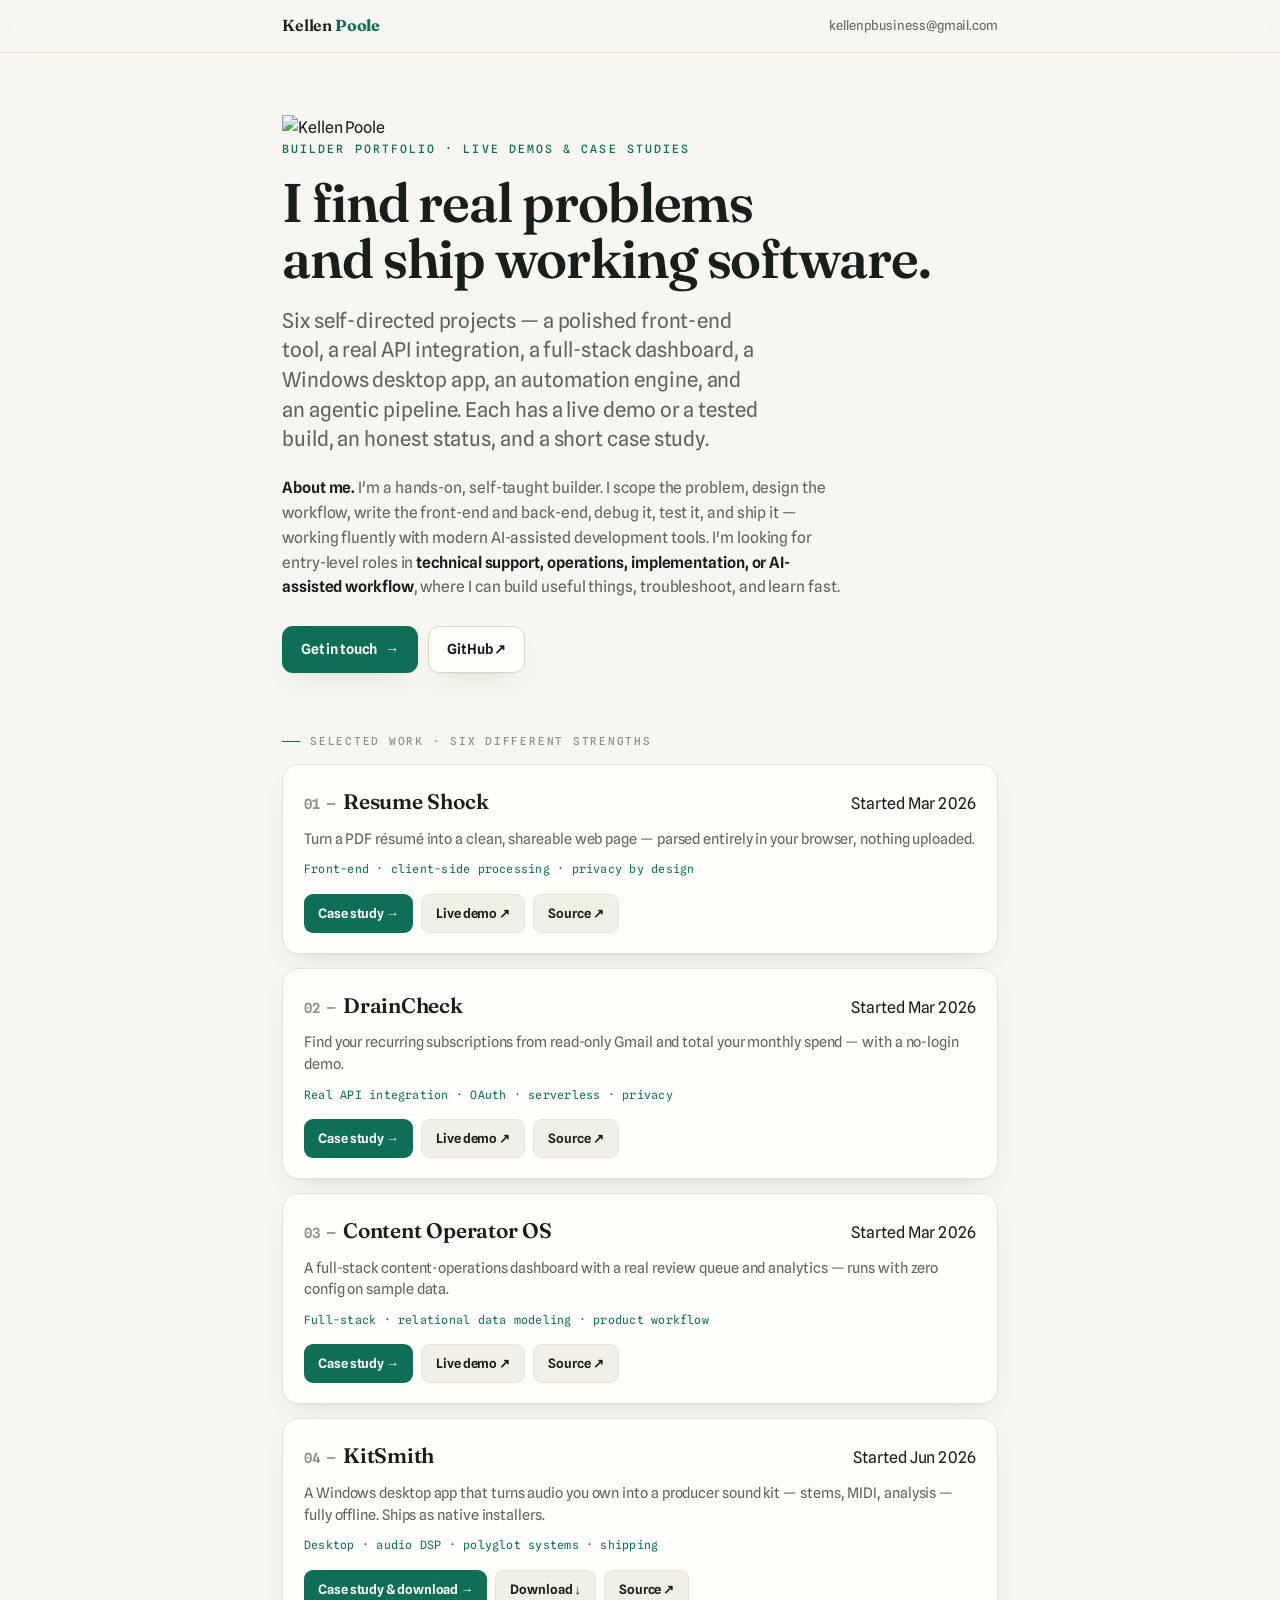
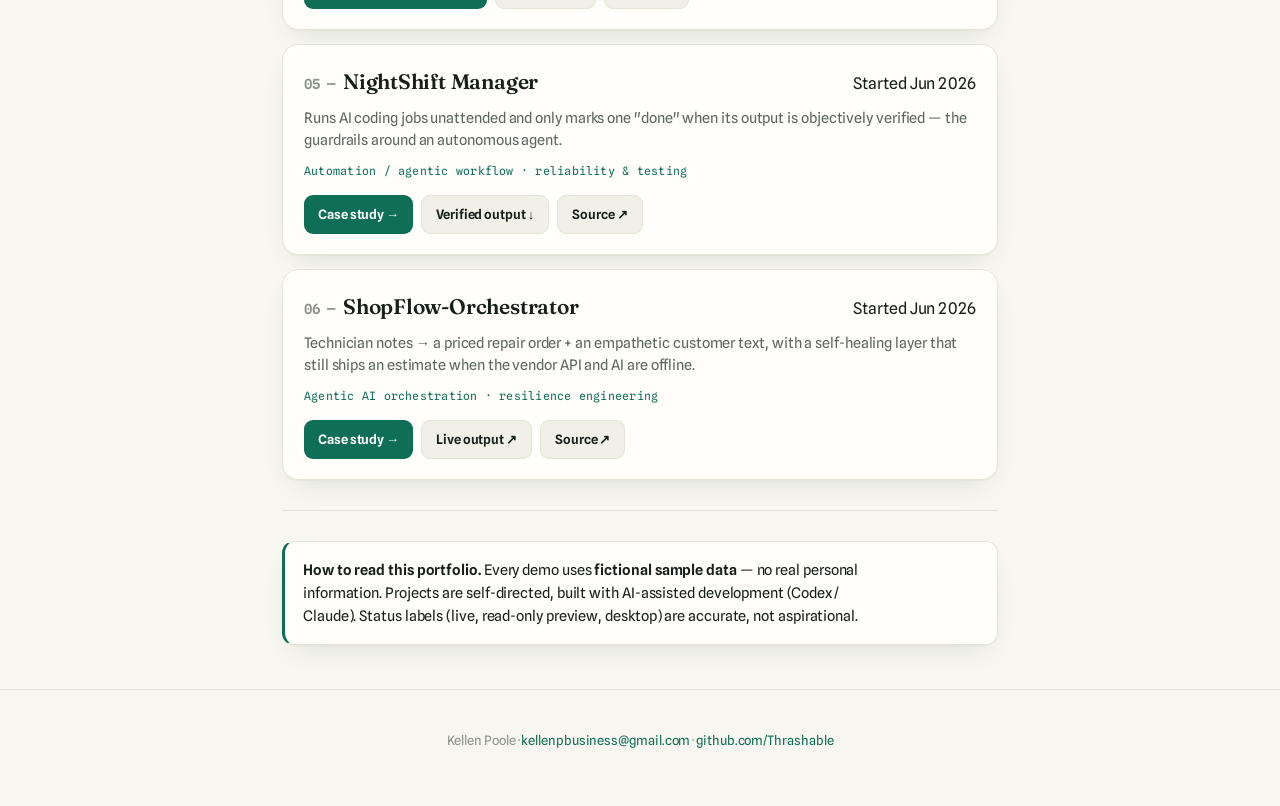
==== commit 6e523833: "portfolio-audit: symmetric hub card buttons + honest DrainCheck hero (F-006, F-007)" ====
--- a/index.html
+++ b/index.html
@@ -9,7 +9,10 @@
 <meta property="og:title" content="Kellen Poole — Builder Portfolio">
 <meta property="og:description" content="Six projects with live demos and case studies: front-end, integration, full-stack, desktop, automation, agentic AI.">
 <meta property="og:type" content="website">
-<meta name="twitter:card" content="summary_large_image">
+<meta property="og:image" content="https://kellenpoole-portfolio.netlify.app/kellen.jpg">
+<meta name="twitter:card" content="summary">
+<meta name="twitter:image" content="https://kellenpoole-portfolio.netlify.app/kellen.jpg">
+<link rel="icon" type="image/jpeg" href="/kellen.jpg">
 <link rel="preconnect" href="https://fonts.googleapis.com"><link rel="preconnect" href="https://fonts.gstatic.com" crossorigin>
 <link href="https://fonts.googleapis.com/css2?family=Fraunces:opsz,wght@9..144,400;9..144,600;9..144,700&family=Spline+Sans:wght@400;500;600&family=Spline+Sans+Mono:wght@400;500&display=swap" rel="stylesheet">
 <link rel="stylesheet" href="styles.css">
@@ -17,11 +20,12 @@
 <body>
 <div class="topbar"><div class="row">
   <span class="brand">Kellen <b>Poole</b></span>
-  <a class="back" href="mailto:kuttochannel@gmail.com">kuttochannel@gmail.com</a>
+  <a class="back" href="mailto:kellenpbusiness@gmail.com">kellenpbusiness@gmail.com</a>
 </div></div>
 
 <div class="wrap">
   <header class="hero">
+    <img class="hero-ava reveal" src="/kellen.jpg" alt="Kellen Poole" width="106" height="106">
     <p class="eyebrow reveal">Builder portfolio · live demos &amp; case studies</p>
     <h1 class="reveal">I find real problems<br>and ship working software.</h1>
     <p class="lede reveal">Six self-directed projects — a polished front-end tool, a real API integration, a full-stack dashboard, a Windows desktop app, an automation engine, and an agentic pipeline. Each has a live demo or a tested build, an honest status, and a short case study.</p>
@@ -29,7 +33,7 @@
       <p class="prose muted" style="font-size:15.5px"><b style="color:var(--ink)">About me.</b> I'm a hands-on, self-taught builder. I scope the problem, design the workflow, write the front-end and back-end, debug it, test it, and ship it — working fluently with modern AI-assisted development tools. I'm looking for entry-level roles in <b style="color:var(--ink)">technical support, operations, implementation, or AI-assisted workflow</b>, where I can build useful things, troubleshoot, and learn fast.</p>
     </div>
     <div class="actions reveal">
-      <a class="btn btn-primary" href="mailto:kuttochannel@gmail.com">Get in touch <span class="arr">→</span></a>
+      <a class="btn btn-primary" href="mailto:kellenpbusiness@gmail.com">Get in touch <span class="arr">→</span></a>
       <a class="btn btn-ghost" href="https://github.com/Thrashable" target="_blank" rel="noopener">GitHub ↗</a>
     </div>
   </header>
@@ -39,7 +43,7 @@
     <div class="hub-grid">
 
       <div class="proj">
-        <div class="proj-head"><p class="proj-name"><span class="proj-num">01 — </span>Resume Shock</p></div>
+        <div class="proj-head"><p class="proj-name"><span class="proj-num">01 — </span>Resume Shock</p><span class="proj-date">Started Mar 2026</span></div>
         <p class="proj-prop">Turn a PDF résumé into a clean, shareable web page — parsed entirely in your browser, nothing uploaded.</p>
         <p class="proj-skill">Front-end · client-side processing · privacy by design</p>
         <div class="proj-actions">
@@ -50,7 +54,7 @@
       </div>
 
       <div class="proj">
-        <div class="proj-head"><p class="proj-name"><span class="proj-num">02 — </span>DrainCheck</p></div>
+        <div class="proj-head"><p class="proj-name"><span class="proj-num">02 — </span>DrainCheck</p><span class="proj-date">Started Mar 2026</span></div>
         <p class="proj-prop">Find your recurring subscriptions from read-only Gmail and total your monthly spend — with a no-login demo.</p>
         <p class="proj-skill">Real API integration · OAuth · serverless · privacy</p>
         <div class="proj-actions">
@@ -61,7 +65,7 @@
       </div>
 
       <div class="proj">
-        <div class="proj-head"><p class="proj-name"><span class="proj-num">03 — </span>Content Operator OS</p></div>
+        <div class="proj-head"><p class="proj-name"><span class="proj-num">03 — </span>Content Operator OS</p><span class="proj-date">Started Mar 2026</span></div>
         <p class="proj-prop">A full-stack content-operations dashboard with a real review queue and analytics — runs with zero config on sample data.</p>
         <p class="proj-skill">Full-stack · relational data modeling · product workflow</p>
         <div class="proj-actions">
@@ -72,27 +76,29 @@
       </div>
 
       <div class="proj">
-        <div class="proj-head"><p class="proj-name"><span class="proj-num">04 — </span>KitSmith</p></div>
+        <div class="proj-head"><p class="proj-name"><span class="proj-num">04 — </span>KitSmith</p><span class="proj-date">Started Jun 2026</span></div>
         <p class="proj-prop">A Windows desktop app that turns audio you own into a producer sound kit — stems, MIDI, analysis — fully offline. Ships as native installers.</p>
         <p class="proj-skill">Desktop · audio DSP · polyglot systems · shipping</p>
         <div class="proj-actions">
           <a class="mini mini-go" href="kitsmith.html">Case study &amp; download →</a>
+          <a class="mini mini-out" href="kitsmith.html#download">Download ↓</a>
           <a class="mini mini-out" href="https://github.com/Thrashable/kitsmith" target="_blank" rel="noopener">Source ↗</a>
         </div>
       </div>
 
       <div class="proj">
-        <div class="proj-head"><p class="proj-name"><span class="proj-num">05 — </span>NightShift Manager</p></div>
+        <div class="proj-head"><p class="proj-name"><span class="proj-num">05 — </span>NightShift Manager</p><span class="proj-date">Started Jun 2026</span></div>
         <p class="proj-prop">Runs AI coding jobs unattended and only marks one "done" when its output is objectively verified — the guardrails around an autonomous agent.</p>
         <p class="proj-skill">Automation / agentic workflow · reliability &amp; testing</p>
         <div class="proj-actions">
           <a class="mini mini-go" href="nightshift-manager.html">Case study →</a>
+          <a class="mini mini-out" href="nightshift-manager.html#verified">Verified output ↓</a>
           <a class="mini mini-out" href="https://github.com/Thrashable/nightshift-manager" target="_blank" rel="noopener">Source ↗</a>
         </div>
       </div>
 
       <div class="proj">
-        <div class="proj-head"><p class="proj-name"><span class="proj-num">06 — </span>ShopFlow-Orchestrator</p></div>
+        <div class="proj-head"><p class="proj-name"><span class="proj-num">06 — </span>ShopFlow-Orchestrator</p><span class="proj-date">Started Jun 2026</span></div>
         <p class="proj-prop">Technician notes → a priced repair order + an empathetic customer text, with a self-healing layer that still ships an estimate when the vendor API and AI are offline.</p>
         <p class="proj-skill">Agentic AI orchestration · resilience engineering</p>
         <div class="proj-actions">
@@ -112,6 +118,6 @@
   </section>
 </div>
 
-<footer><div class="wrap">Kellen Poole · <a href="mailto:kuttochannel@gmail.com">kuttochannel@gmail.com</a> · <a href="https://github.com/Thrashable" target="_blank" rel="noopener">github.com/Thrashable</a></div></footer>
+<footer><div class="wrap">Kellen Poole · <a href="mailto:kellenpbusiness@gmail.com">kellenpbusiness@gmail.com</a> · <a href="https://github.com/Thrashable" target="_blank" rel="noopener">github.com/Thrashable</a></div></footer>
 </body>
 </html>
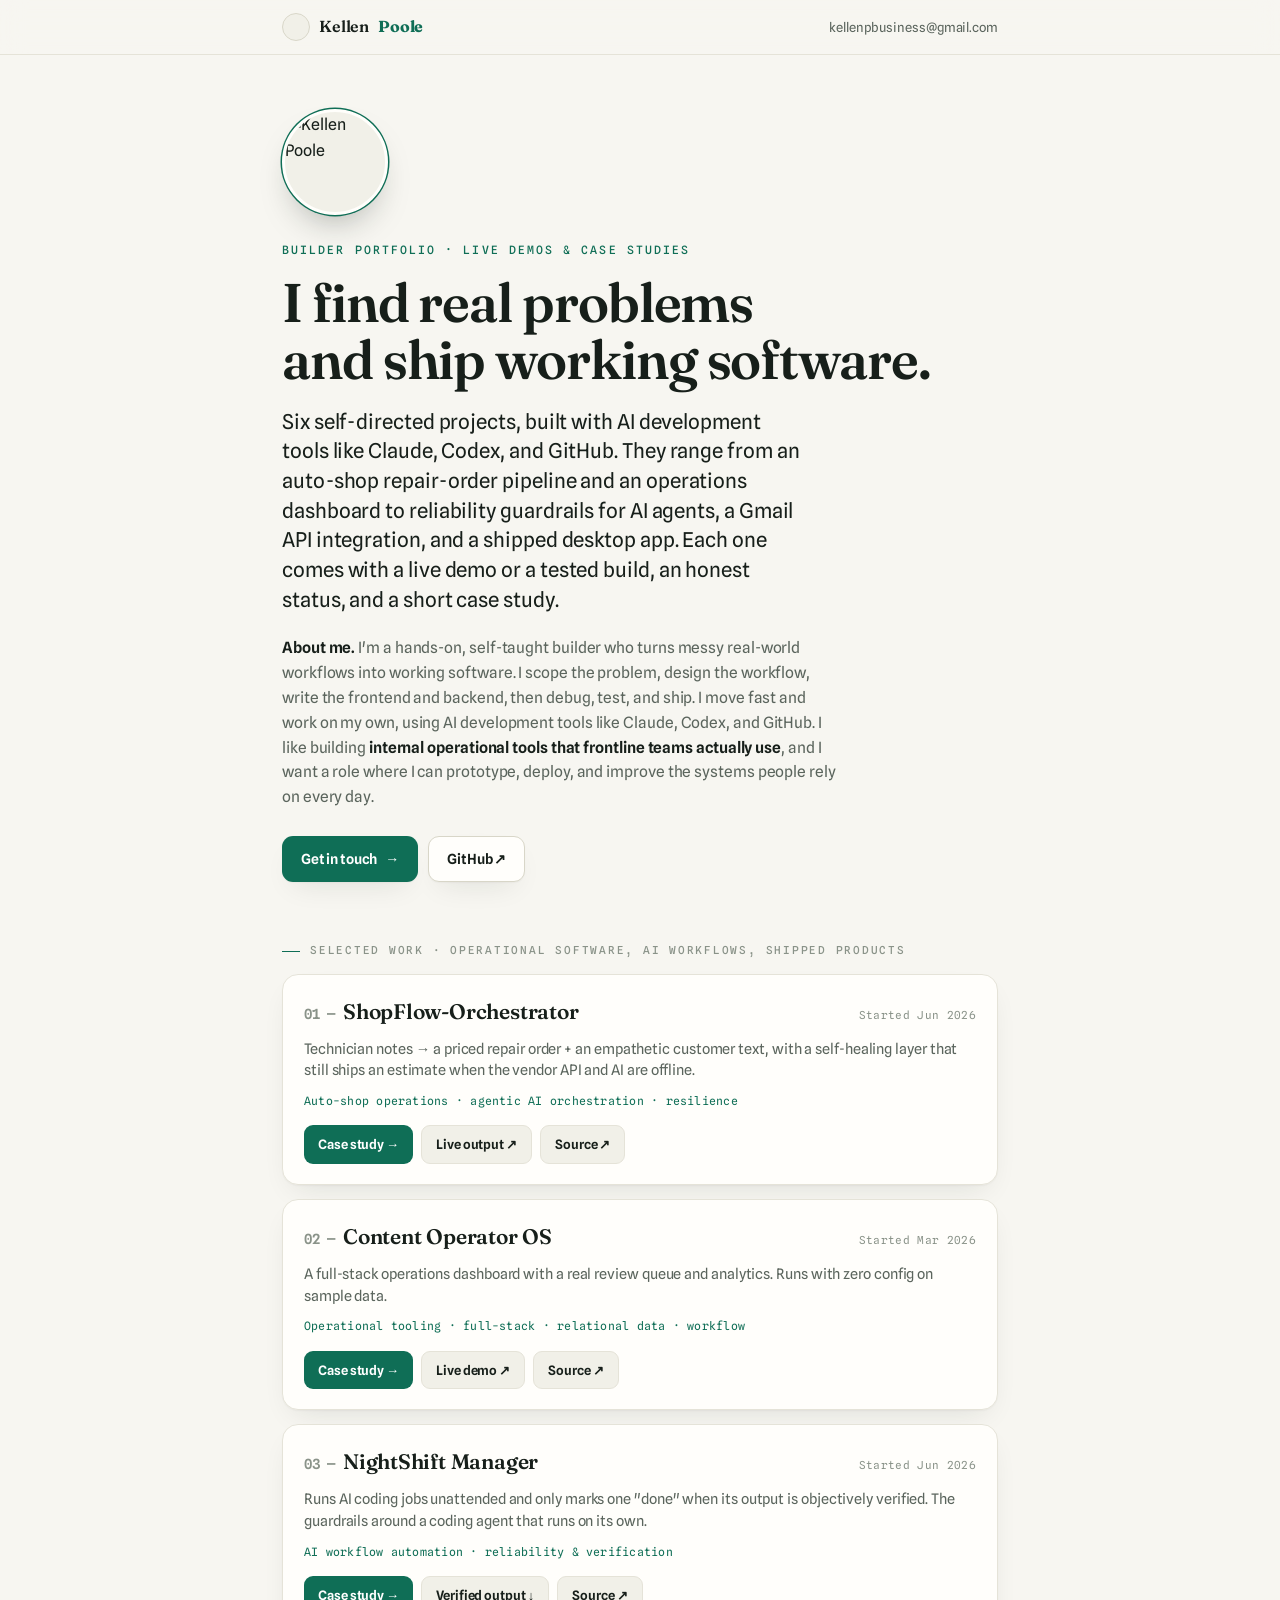
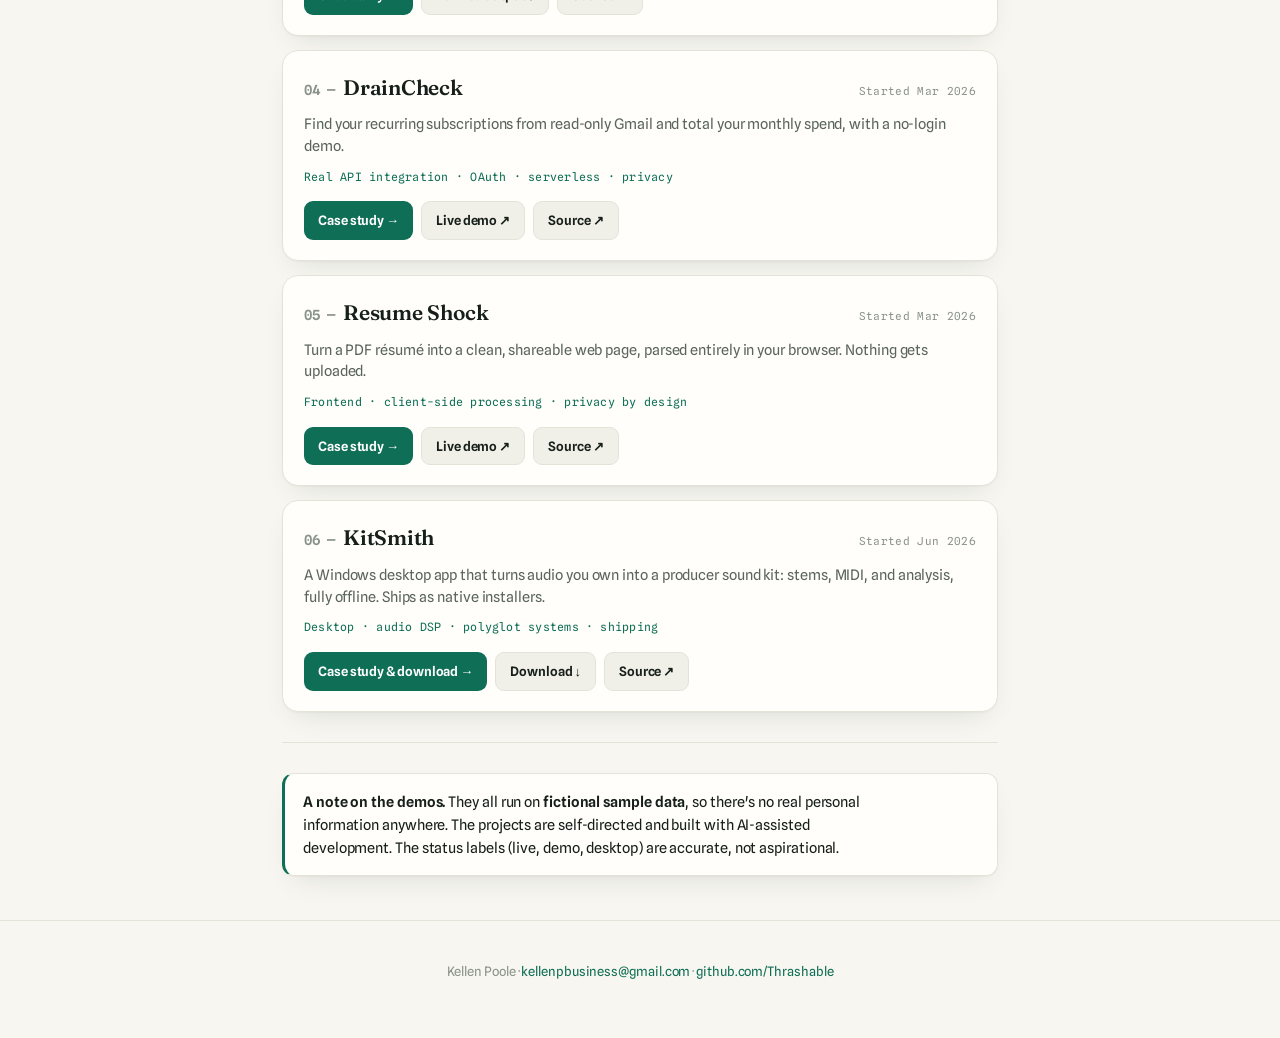
==== commit d73d365d: "Polish hub copy from human review: human voice, fewer em-dashes, frontend/backend, higher-contrast l" ====
--- a/index.html
+++ b/index.html
@@ -5,9 +5,9 @@
 <meta name="viewport" content="width=device-width, initial-scale=1">
 <meta name="theme-color" content="#0f6e56">
 <title>Kellen Poole — builder portfolio</title>
-<meta name="description" content="Practical, AI-assisted software: a front-end tool, a real API integration, a full-stack dashboard, a desktop audio app, an automation engine, and an agentic pipeline. Live demos and case studies.">
+<meta name="description" content="Self-directed, AI-assisted software for real operational problems: an auto-shop repair-order pipeline, an operations dashboard, reliability guardrails for autonomous AI agents, a real API integration, and shipped desktop software. Built with Claude, Codex, and GitHub.">
 <meta property="og:title" content="Kellen Poole — Builder Portfolio">
-<meta property="og:description" content="Six projects with live demos and case studies: front-end, integration, full-stack, desktop, automation, agentic AI.">
+<meta property="og:description" content="Six self-directed projects built with AI dev tools (Claude · Codex · GitHub): an auto-shop repair-order pipeline, an operations dashboard, AI-agent reliability guardrails, a real API integration, and shipped desktop software.">
 <meta property="og:type" content="website">
 <meta property="og:image" content="https://kellenpoole-portfolio.netlify.app/kellen.jpg">
 <meta name="twitter:card" content="summary">
@@ -28,9 +28,9 @@
     <img class="hero-ava reveal" src="/kellen.jpg" alt="Kellen Poole" width="106" height="106">
     <p class="eyebrow reveal">Builder portfolio · live demos &amp; case studies</p>
     <h1 class="reveal">I find real problems<br>and ship working software.</h1>
-    <p class="lede reveal">Six self-directed projects — a polished front-end tool, a real API integration, a full-stack dashboard, a Windows desktop app, an automation engine, and an agentic pipeline. Each has a live demo or a tested build, an honest status, and a short case study.</p>
+    <p class="lede reveal">Six self-directed projects, built with AI development tools like Claude, Codex, and GitHub. They range from an auto-shop repair-order pipeline and an operations dashboard to reliability guardrails for AI agents, a Gmail API integration, and a shipped desktop app. Each one comes with a live demo or a tested build, an honest status, and a short case study.</p>
     <div class="reveal" style="margin-top:22px; max-width:60ch">
-      <p class="prose muted" style="font-size:15.5px"><b style="color:var(--ink)">About me.</b> I'm a hands-on, self-taught builder. I scope the problem, design the workflow, write the front-end and back-end, debug it, test it, and ship it — working fluently with modern AI-assisted development tools. I'm looking for entry-level roles in <b style="color:var(--ink)">technical support, operations, implementation, or AI-assisted workflow</b>, where I can build useful things, troubleshoot, and learn fast.</p>
+      <p class="prose muted" style="font-size:15.5px"><b style="color:var(--ink)">About me.</b> I'm a hands-on, self-taught builder who turns messy real-world workflows into working software. I scope the problem, design the workflow, write the frontend and backend, then debug, test, and ship. I move fast and work on my own, using AI development tools like Claude, Codex, and GitHub. I like building <b style="color:var(--ink)">internal operational tools that frontline teams actually use</b>, and I want a role where I can prototype, deploy, and improve the systems people rely on every day.</p>
     </div>
     <div class="actions reveal">
       <a class="btn btn-primary" href="mailto:kellenpbusiness@gmail.com">Get in touch <span class="arr">→</span></a>
@@ -39,23 +39,45 @@
   </header>
 
   <section>
-    <p class="label">Selected work · six different strengths</p>
+    <p class="label">Selected work · operational software, AI workflows, shipped products</p>
     <div class="hub-grid">
 
       <div class="proj">
-        <div class="proj-head"><p class="proj-name"><span class="proj-num">01 — </span>Resume Shock</p><span class="proj-date">Started Mar 2026</span></div>
-        <p class="proj-prop">Turn a PDF résumé into a clean, shareable web page — parsed entirely in your browser, nothing uploaded.</p>
-        <p class="proj-skill">Front-end · client-side processing · privacy by design</p>
+        <div class="proj-head"><p class="proj-name"><span class="proj-num">01 — </span>ShopFlow-Orchestrator</p><span class="proj-date">Started Jun 2026</span></div>
+        <p class="proj-prop">Technician notes → a priced repair order + an empathetic customer text, with a self-healing layer that still ships an estimate when the vendor API and AI are offline.</p>
+        <p class="proj-skill">Auto-shop operations · agentic AI orchestration · resilience</p>
         <div class="proj-actions">
-          <a class="mini mini-go" href="resume-shock.html">Case study →</a>
-          <a class="mini mini-out" href="https://resume-shock-demo-kp.netlify.app" target="_blank" rel="noopener">Live demo ↗</a>
-          <a class="mini mini-out" href="https://github.com/Thrashable/resume-shock" target="_blank" rel="noopener">Source ↗</a>
+          <a class="mini mini-go" href="shopflow.html">Case study →</a>
+          <a class="mini mini-out" href="https://shopflow-orchestrator-kp.netlify.app" target="_blank" rel="noopener">Live output ↗</a>
+          <a class="mini mini-out" href="https://github.com/Thrashable/shopflow-orchestrator" target="_blank" rel="noopener">Source ↗</a>
         </div>
       </div>
 
       <div class="proj">
-        <div class="proj-head"><p class="proj-name"><span class="proj-num">02 — </span>DrainCheck</p><span class="proj-date">Started Mar 2026</span></div>
-        <p class="proj-prop">Find your recurring subscriptions from read-only Gmail and total your monthly spend — with a no-login demo.</p>
+        <div class="proj-head"><p class="proj-name"><span class="proj-num">02 — </span>Content Operator OS</p><span class="proj-date">Started Mar 2026</span></div>
+        <p class="proj-prop">A full-stack operations dashboard with a real review queue and analytics. Runs with zero config on sample data.</p>
+        <p class="proj-skill">Operational tooling · full-stack · relational data · workflow</p>
+        <div class="proj-actions">
+          <a class="mini mini-go" href="content-operator-os.html">Case study →</a>
+          <a class="mini mini-out" href="https://content-operator-os-demo-kp.netlify.app" target="_blank" rel="noopener">Live demo ↗</a>
+          <a class="mini mini-out" href="https://github.com/Thrashable/content-operator-os" target="_blank" rel="noopener">Source ↗</a>
+        </div>
+      </div>
+
+      <div class="proj">
+        <div class="proj-head"><p class="proj-name"><span class="proj-num">03 — </span>NightShift Manager</p><span class="proj-date">Started Jun 2026</span></div>
+        <p class="proj-prop">Runs AI coding jobs unattended and only marks one "done" when its output is objectively verified. The guardrails around a coding agent that runs on its own.</p>
+        <p class="proj-skill">AI workflow automation · reliability &amp; verification</p>
+        <div class="proj-actions">
+          <a class="mini mini-go" href="nightshift-manager.html">Case study →</a>
+          <a class="mini mini-out" href="nightshift-manager.html#verified">Verified output ↓</a>
+          <a class="mini mini-out" href="https://github.com/Thrashable/nightshift-manager" target="_blank" rel="noopener">Source ↗</a>
+        </div>
+      </div>
+
+      <div class="proj">
+        <div class="proj-head"><p class="proj-name"><span class="proj-num">04 — </span>DrainCheck</p><span class="proj-date">Started Mar 2026</span></div>
+        <p class="proj-prop">Find your recurring subscriptions from read-only Gmail and total your monthly spend, with a no-login demo.</p>
         <p class="proj-skill">Real API integration · OAuth · serverless · privacy</p>
         <div class="proj-actions">
           <a class="mini mini-go" href="draincheck.html">Case study →</a>
@@ -65,19 +87,19 @@
       </div>
 
       <div class="proj">
-        <div class="proj-head"><p class="proj-name"><span class="proj-num">03 — </span>Content Operator OS</p><span class="proj-date">Started Mar 2026</span></div>
-        <p class="proj-prop">A full-stack content-operations dashboard with a real review queue and analytics — runs with zero config on sample data.</p>
-        <p class="proj-skill">Full-stack · relational data modeling · product workflow</p>
+        <div class="proj-head"><p class="proj-name"><span class="proj-num">05 — </span>Resume Shock</p><span class="proj-date">Started Mar 2026</span></div>
+        <p class="proj-prop">Turn a PDF résumé into a clean, shareable web page, parsed entirely in your browser. Nothing gets uploaded.</p>
+        <p class="proj-skill">Frontend · client-side processing · privacy by design</p>
         <div class="proj-actions">
-          <a class="mini mini-go" href="content-operator-os.html">Case study →</a>
-          <a class="mini mini-out" href="https://content-operator-os-demo-kp.netlify.app" target="_blank" rel="noopener">Live demo ↗</a>
-          <a class="mini mini-out" href="https://github.com/Thrashable/content-operator-os" target="_blank" rel="noopener">Source ↗</a>
+          <a class="mini mini-go" href="resume-shock.html">Case study →</a>
+          <a class="mini mini-out" href="https://resume-shock-demo-kp.netlify.app" target="_blank" rel="noopener">Live demo ↗</a>
+          <a class="mini mini-out" href="https://github.com/Thrashable/resume-shock" target="_blank" rel="noopener">Source ↗</a>
         </div>
       </div>
 
       <div class="proj">
-        <div class="proj-head"><p class="proj-name"><span class="proj-num">04 — </span>KitSmith</p><span class="proj-date">Started Jun 2026</span></div>
-        <p class="proj-prop">A Windows desktop app that turns audio you own into a producer sound kit — stems, MIDI, analysis — fully offline. Ships as native installers.</p>
+        <div class="proj-head"><p class="proj-name"><span class="proj-num">06 — </span>KitSmith</p><span class="proj-date">Started Jun 2026</span></div>
+        <p class="proj-prop">A Windows desktop app that turns audio you own into a producer sound kit: stems, MIDI, and analysis, fully offline. Ships as native installers.</p>
         <p class="proj-skill">Desktop · audio DSP · polyglot systems · shipping</p>
         <div class="proj-actions">
           <a class="mini mini-go" href="kitsmith.html">Case study &amp; download →</a>
@@ -86,34 +108,12 @@
         </div>
       </div>
 
-      <div class="proj">
-        <div class="proj-head"><p class="proj-name"><span class="proj-num">05 — </span>NightShift Manager</p><span class="proj-date">Started Jun 2026</span></div>
-        <p class="proj-prop">Runs AI coding jobs unattended and only marks one "done" when its output is objectively verified — the guardrails around an autonomous agent.</p>
-        <p class="proj-skill">Automation / agentic workflow · reliability &amp; testing</p>
-        <div class="proj-actions">
-          <a class="mini mini-go" href="nightshift-manager.html">Case study →</a>
-          <a class="mini mini-out" href="nightshift-manager.html#verified">Verified output ↓</a>
-          <a class="mini mini-out" href="https://github.com/Thrashable/nightshift-manager" target="_blank" rel="noopener">Source ↗</a>
-        </div>
-      </div>
-
-      <div class="proj">
-        <div class="proj-head"><p class="proj-name"><span class="proj-num">06 — </span>ShopFlow-Orchestrator</p><span class="proj-date">Started Jun 2026</span></div>
-        <p class="proj-prop">Technician notes → a priced repair order + an empathetic customer text, with a self-healing layer that still ships an estimate when the vendor API and AI are offline.</p>
-        <p class="proj-skill">Agentic AI orchestration · resilience engineering</p>
-        <div class="proj-actions">
-          <a class="mini mini-go" href="shopflow.html">Case study →</a>
-          <a class="mini mini-out" href="https://shopflow-orchestrator-kp.netlify.app" target="_blank" rel="noopener">Live output ↗</a>
-          <a class="mini mini-out" href="https://github.com/Thrashable/shopflow-orchestrator" target="_blank" rel="noopener">Source ↗</a>
-        </div>
-      </div>
-
     </div>
   </section>
 
   <section>
     <div class="callout">
-      <p class="prose" style="margin:0; font-size:14.5px"><b>How to read this portfolio.</b> Every demo uses <b>fictional sample data</b> — no real personal information. Projects are self-directed, built with AI-assisted development (Codex / Claude). Status labels (live, read-only preview, desktop) are accurate, not aspirational.</p>
+      <p class="prose" style="margin:0; font-size:14.5px"><b>A note on the demos.</b> They all run on <b>fictional sample data</b>, so there's no real personal information anywhere. The projects are self-directed and built with AI-assisted development. The status labels (live, demo, desktop) are accurate, not aspirational.</p>
     </div>
   </section>
 </div>
--- a/styles.css
+++ b/styles.css
@@ -61,21 +61,27 @@
   border-bottom:1px solid var(--line);
 }
 .topbar .row{max-width:var(--maxw); margin:0 auto; padding:13px 22px; display:flex; align-items:center; justify-content:space-between; gap:12px}
-.topbar .brand{font-family:"Fraunces",serif; font-weight:600; font-size:16px; letter-spacing:-.01em}
+.topbar .brand{display:inline-flex; align-items:center; gap:9px; font-family:"Fraunces",serif; font-weight:600; font-size:16px; letter-spacing:-.01em}
+.topbar .brand::before{content:""; width:26px; height:26px; border-radius:50%; background:url(/kellen.jpg) center/cover, var(--surface-2); border:1px solid var(--line-strong); flex-shrink:0}
 .topbar .brand b{color:var(--accent)}
 .topbar .back{font-size:13px; color:var(--muted); display:inline-flex; align-items:center; gap:6px; transition:color .2s}
 .topbar .back:hover{color:var(--accent)}
 
 /* ---------- hero ---------- */
-.hero{padding:62px 0 30px}
+.hero{padding:54px 0 30px}
+.hero-ava{width:106px; height:106px; border-radius:50%; object-fit:cover; display:block; margin:0 0 26px; background:var(--surface-2); border:3px solid var(--surface); box-shadow:0 0 0 1.5px var(--accent), 0 18px 36px -16px rgba(20,30,24,.4)}
+@media(max-width:520px){ .hero-ava{width:88px; height:88px} }
 .eyebrow{font-family:"Spline Sans Mono",ui-monospace,monospace; font-size:11.5px; font-weight:500; letter-spacing:.18em; text-transform:uppercase; color:var(--accent); margin:0 0 16px}
-h1{font-family:"Fraunces",serif; font-weight:600; font-size:clamp(2.1rem,6vw,3.4rem); line-height:1.04; letter-spacing:-.02em; margin:0; font-optical-sizing:auto}
+h1{font-family:"Fraunces",serif; font-weight:600; font-size:clamp(2.1rem,6vw,3.4rem); line-height:1.04; letter-spacing:-.02em; margin:0; font-optical-sizing:auto; font-variant-ligatures:none}
 .lede{font-size:clamp(1.05rem,2.4vw,1.28rem); color:var(--muted); margin:18px 0 0; max-width:34ch; line-height:1.45}
-.hero .lede{max-width:40ch}
+.hero .lede{max-width:44ch; color:var(--ink)}
 
 .status{display:inline-flex; align-items:center; gap:8px; margin:22px 0 0; padding:6px 13px; border-radius:999px; border:1px solid var(--line-strong); background:var(--surface); font-size:12.5px; font-weight:500; box-shadow:var(--shadow)}
 .status .dot{width:8px; height:8px; border-radius:50%; background:var(--accent); box-shadow:0 0 0 3px var(--accent-soft)}
 .status.amber .dot{background:var(--gold); box-shadow:0 0 0 3px rgba(154,107,18,.14)}
+.started{font-family:"Spline Sans Mono",monospace; font-size:12px; color:var(--faint); letter-spacing:.03em; margin:13px 0 0}
+.started b{color:var(--muted); font-weight:500}
+.proj-date{font-family:"Spline Sans Mono",monospace; font-size:11px; color:var(--faint); letter-spacing:.03em; white-space:nowrap; flex-shrink:0; padding-top:4px}
 
 .actions{display:flex; flex-wrap:wrap; gap:10px; margin:26px 0 0}
 .btn{display:inline-flex; align-items:center; gap:8px; padding:11px 18px; border-radius:11px; font-size:14px; font-weight:600; letter-spacing:-.01em; transition:transform .15s ease, box-shadow .2s ease, background .2s; cursor:pointer; border:1px solid transparent}
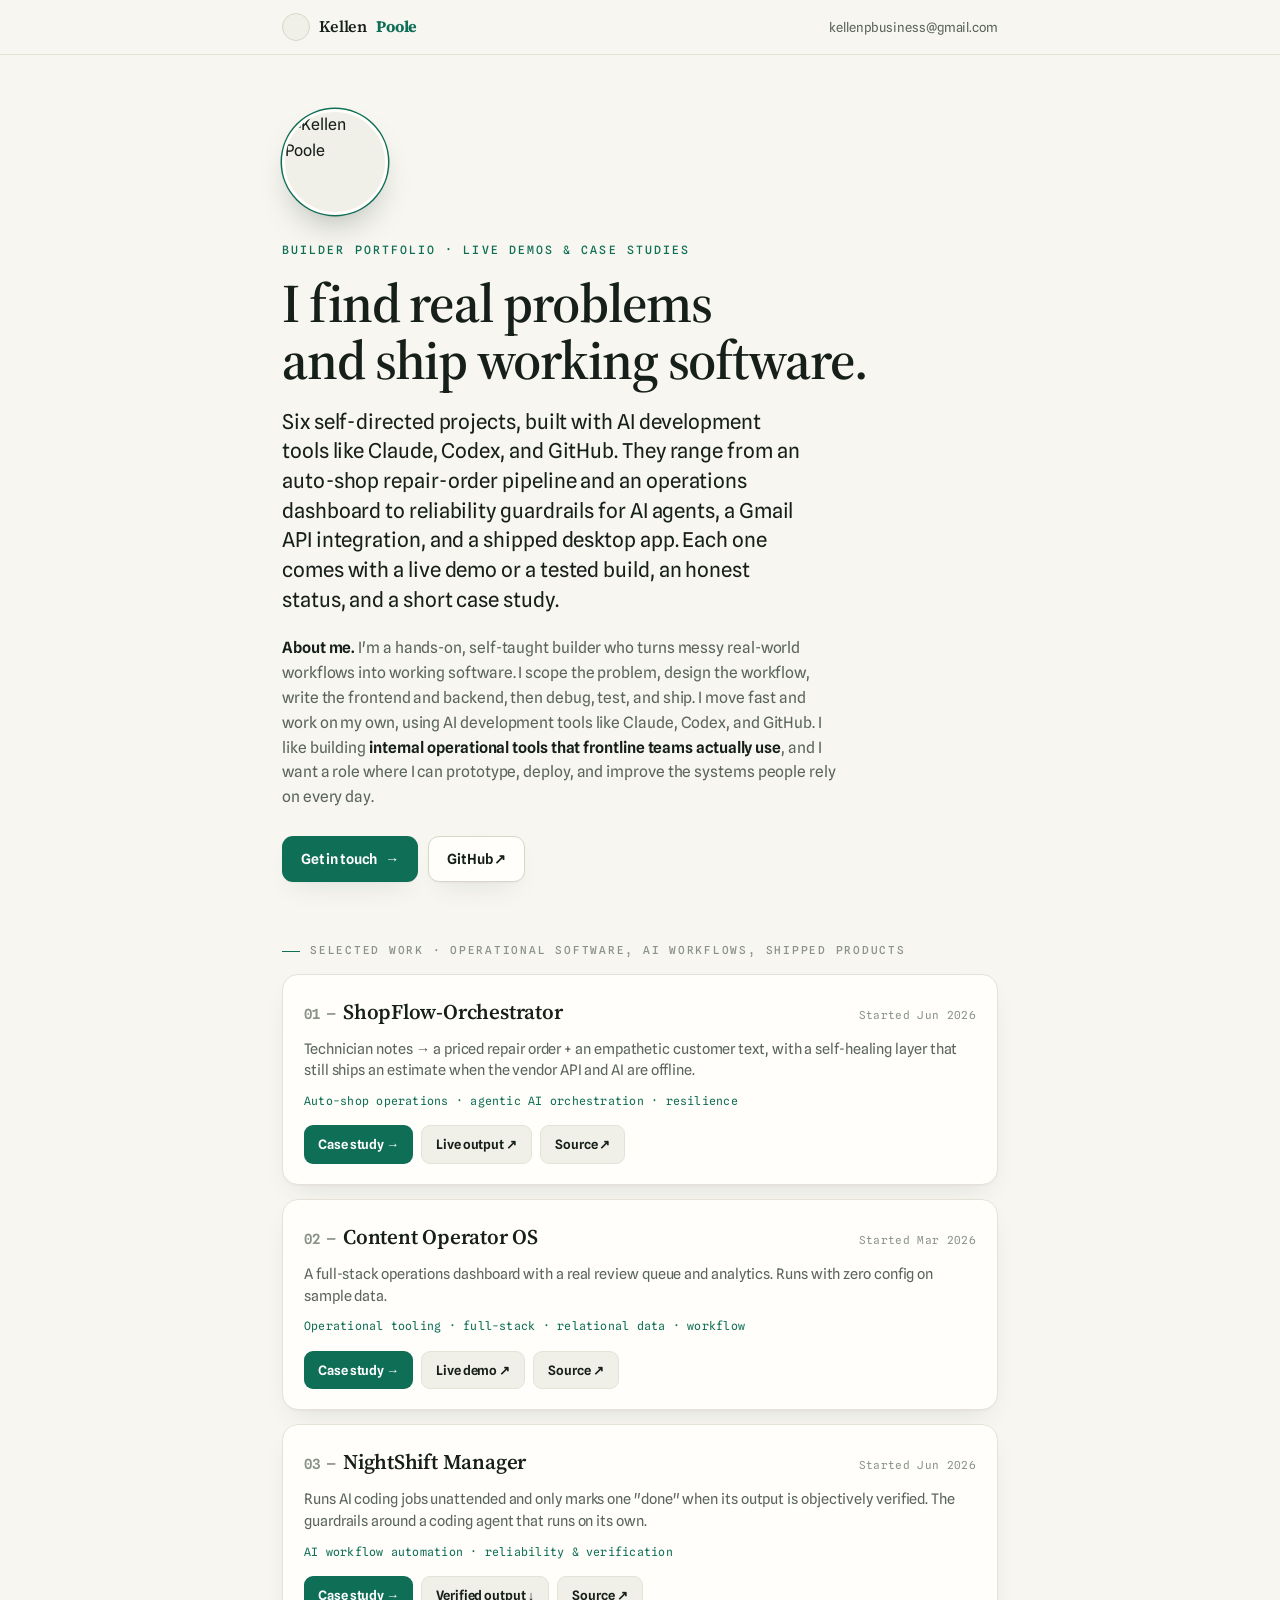
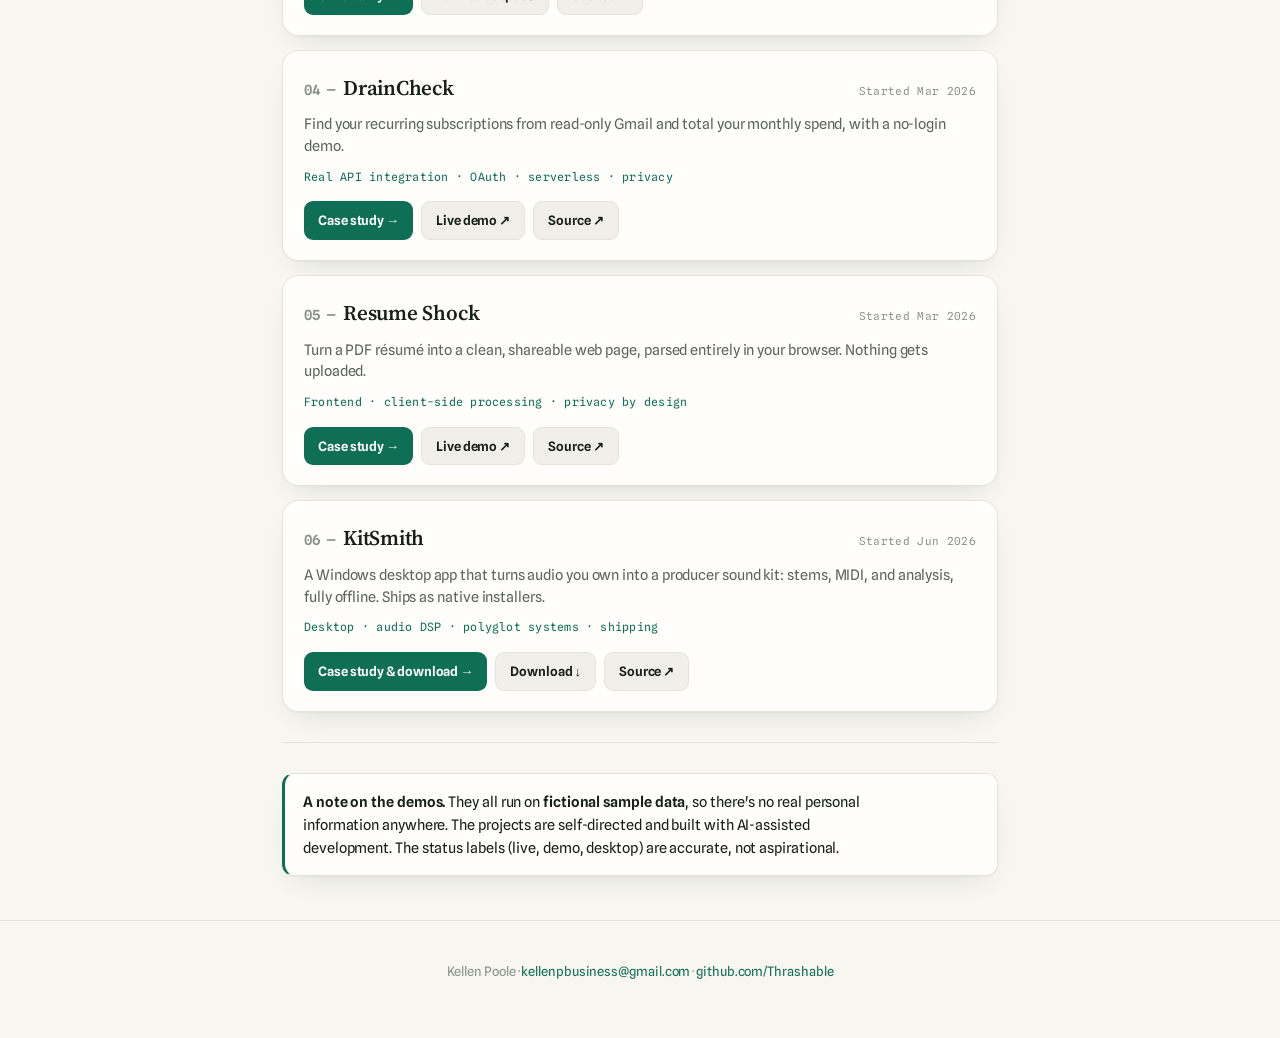
==== commit 48bf5e46: "Replace Fraunces with Source Serif 4 across the whole portfolio (cleaner, more professional display " ====
--- a/index.html
+++ b/index.html
@@ -14,7 +14,7 @@
 <meta name="twitter:image" content="https://kellenpoole-portfolio.netlify.app/kellen.jpg">
 <link rel="icon" type="image/jpeg" href="/kellen.jpg">
 <link rel="preconnect" href="https://fonts.googleapis.com"><link rel="preconnect" href="https://fonts.gstatic.com" crossorigin>
-<link href="https://fonts.googleapis.com/css2?family=Fraunces:opsz,wght@9..144,400;9..144,600;9..144,700&family=Spline+Sans:wght@400;500;600&family=Spline+Sans+Mono:wght@400;500&display=swap" rel="stylesheet">
+<link href="https://fonts.googleapis.com/css2?family=Source+Serif+4:opsz,wght@8..60,400;8..60,600;8..60,700&family=Spline+Sans:wght@400;500;600&family=Spline+Sans+Mono:wght@400;500&display=swap" rel="stylesheet">
 <link rel="stylesheet" href="styles.css">
 </head>
 <body>
--- a/styles.css
+++ b/styles.css
@@ -1,7 +1,7 @@
 /* ============================================================
    Kellen Poole — Portfolio design system
    Aesthetic: "editorial-tech" — warm paper / deep forest,
-   Fraunces (display serif) + Spline Sans (grotesque body).
+   Source Serif 4 (display serif) + Spline Sans (grotesque body).
    ============================================================ */
 
 :root{
@@ -61,7 +61,7 @@
   border-bottom:1px solid var(--line);
 }
 .topbar .row{max-width:var(--maxw); margin:0 auto; padding:13px 22px; display:flex; align-items:center; justify-content:space-between; gap:12px}
-.topbar .brand{display:inline-flex; align-items:center; gap:9px; font-family:"Fraunces",serif; font-weight:600; font-size:16px; letter-spacing:-.01em}
+.topbar .brand{display:inline-flex; align-items:center; gap:9px; font-family:"Source Serif 4",Georgia,serif; font-weight:600; font-size:16px; letter-spacing:-.01em}
 .topbar .brand::before{content:""; width:26px; height:26px; border-radius:50%; background:url(/kellen.jpg) center/cover, var(--surface-2); border:1px solid var(--line-strong); flex-shrink:0}
 .topbar .brand b{color:var(--accent)}
 .topbar .back{font-size:13px; color:var(--muted); display:inline-flex; align-items:center; gap:6px; transition:color .2s}
@@ -72,7 +72,7 @@
 .hero-ava{width:106px; height:106px; border-radius:50%; object-fit:cover; display:block; margin:0 0 26px; background:var(--surface-2); border:3px solid var(--surface); box-shadow:0 0 0 1.5px var(--accent), 0 18px 36px -16px rgba(20,30,24,.4)}
 @media(max-width:520px){ .hero-ava{width:88px; height:88px} }
 .eyebrow{font-family:"Spline Sans Mono",ui-monospace,monospace; font-size:11.5px; font-weight:500; letter-spacing:.18em; text-transform:uppercase; color:var(--accent); margin:0 0 16px}
-h1{font-family:"Fraunces",serif; font-weight:600; font-size:clamp(2.1rem,6vw,3.4rem); line-height:1.04; letter-spacing:-.02em; margin:0; font-optical-sizing:auto; font-variant-ligatures:none}
+h1{font-family:"Source Serif 4",Georgia,serif; font-weight:600; font-size:clamp(2.1rem,6vw,3.4rem); line-height:1.04; letter-spacing:-.02em; margin:0; font-optical-sizing:auto; font-variant-ligatures:none}
 .lede{font-size:clamp(1.05rem,2.4vw,1.28rem); color:var(--muted); margin:18px 0 0; max-width:34ch; line-height:1.45}
 .hero .lede{max-width:44ch; color:var(--ink)}
 
@@ -98,7 +98,7 @@
 section:first-of-type{border-top:none}
 .label{font-family:"Spline Sans Mono",ui-monospace,monospace; font-size:11px; font-weight:500; letter-spacing:.16em; text-transform:uppercase; color:var(--faint); margin:0 0 14px; display:flex; align-items:center; gap:10px}
 .label::before{content:""; width:18px; height:1px; background:var(--accent); display:inline-block}
-h2{font-family:"Fraunces",serif; font-weight:600; font-size:clamp(1.35rem,3.4vw,1.85rem); letter-spacing:-.015em; margin:0 0 14px; line-height:1.15}
+h2{font-family:"Source Serif 4",Georgia,serif; font-weight:600; font-size:clamp(1.35rem,3.4vw,1.85rem); letter-spacing:-.015em; margin:0 0 14px; line-height:1.15}
 .prose{font-size:16.5px; color:var(--ink); max-width:62ch}
 .prose.muted{color:var(--muted)}
 .prose b, .prose strong{color:var(--ink); font-weight:600}
@@ -108,7 +108,7 @@
 .steps{counter-reset:s; margin:6px 0 0; padding:0; list-style:none}
 .steps li{counter-increment:s; position:relative; padding:14px 0 14px 52px; border-top:1px solid var(--line); font-size:15.5px}
 .steps li:first-child{border-top:none}
-.steps li::before{content:counter(s); position:absolute; left:0; top:12px; width:32px; height:32px; border-radius:9px; background:var(--accent-soft); color:var(--accent); font-family:"Fraunces",serif; font-weight:600; font-size:15px; display:flex; align-items:center; justify-content:center}
+.steps li::before{content:counter(s); position:absolute; left:0; top:12px; width:32px; height:32px; border-radius:9px; background:var(--accent-soft); color:var(--accent); font-family:"Source Serif 4",Georgia,serif; font-weight:600; font-size:15px; display:flex; align-items:center; justify-content:center}
 .steps li b{font-weight:600}
 .steps li .sub{display:block; color:var(--muted); font-size:13.5px; margin-top:3px}
 
@@ -125,7 +125,7 @@
 .star{display:flex; flex-direction:column; gap:0}
 .star-row{display:grid; grid-template-columns:64px 1fr; gap:18px; padding:20px 0; border-top:1px solid var(--line)}
 .star-row:first-child{border-top:none}
-.star-row .glyph{font-family:"Fraunces",serif; font-weight:600; font-size:38px; line-height:1; color:var(--accent); opacity:.92}
+.star-row .glyph{font-family:"Source Serif 4",Georgia,serif; font-weight:600; font-size:38px; line-height:1; color:var(--accent); opacity:.92}
 .star-row .k{font-family:"Spline Sans Mono",monospace; font-size:11px; letter-spacing:.14em; text-transform:uppercase; color:var(--faint); margin:0 0 6px}
 .star-row .t{font-size:15.5px; color:var(--ink); margin:0; line-height:1.55}
 @media(max-width:520px){ .star-row{grid-template-columns:44px 1fr; gap:14px} .star-row .glyph{font-size:30px} }
@@ -165,7 +165,7 @@
 .proj{display:block; background:var(--surface); border:1px solid var(--line); border-radius:16px; padding:20px 21px; box-shadow:var(--shadow); transition:transform .16s, box-shadow .22s, border-color .2s}
 .proj:hover{transform:translateY(-3px); box-shadow:var(--shadow-lift); border-color:var(--line-strong)}
 .proj-head{display:flex; align-items:baseline; justify-content:space-between; gap:12px}
-.proj-name{font-family:"Fraunces",serif; font-weight:600; font-size:21px; letter-spacing:-.01em; margin:0}
+.proj-name{font-family:"Source Serif 4",Georgia,serif; font-weight:600; font-size:21px; letter-spacing:-.01em; margin:0}
 .proj-num{color:var(--faint); font-size:14px; font-family:"Spline Sans Mono",monospace}
 .proj-prop{font-size:14.5px; color:var(--muted); margin:9px 0 0; line-height:1.5}
 .proj-skill{font-family:"Spline Sans Mono",monospace; font-size:11.5px; color:var(--accent); margin:11px 0 0; letter-spacing:.02em}
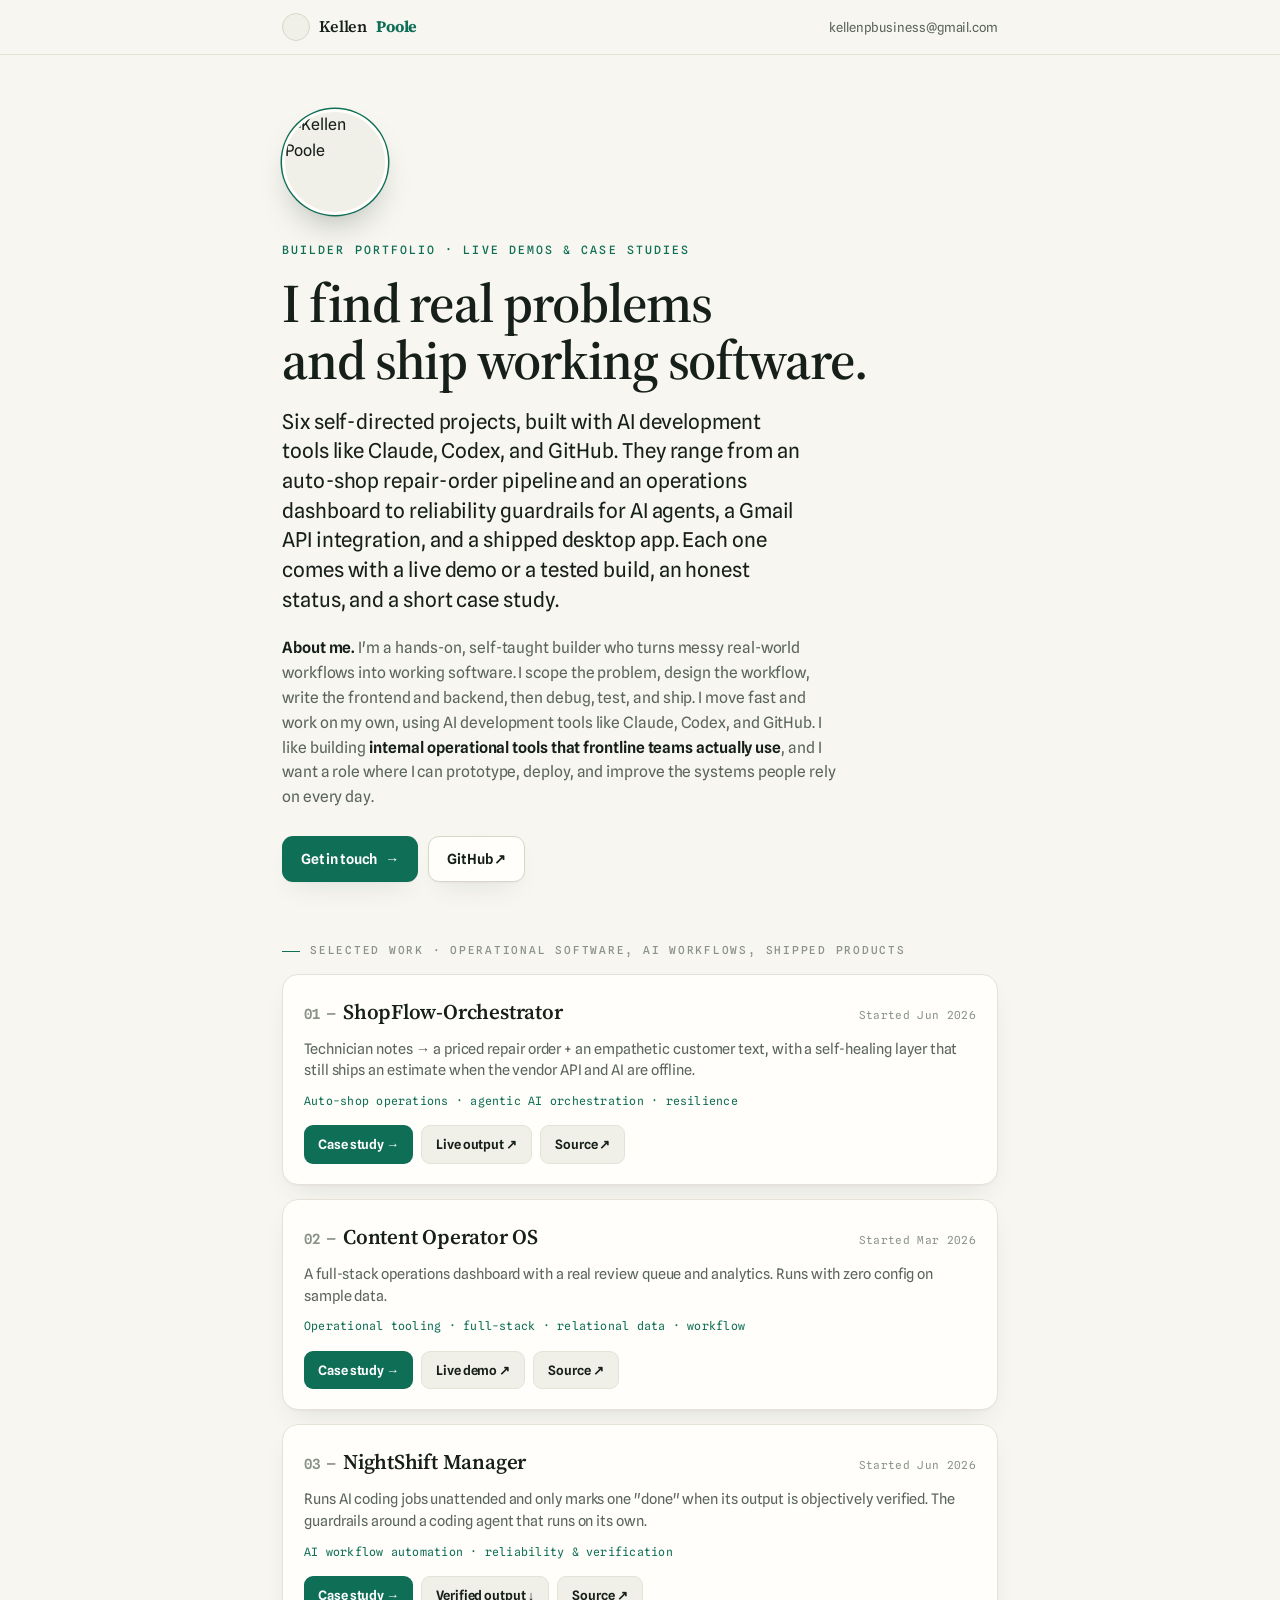
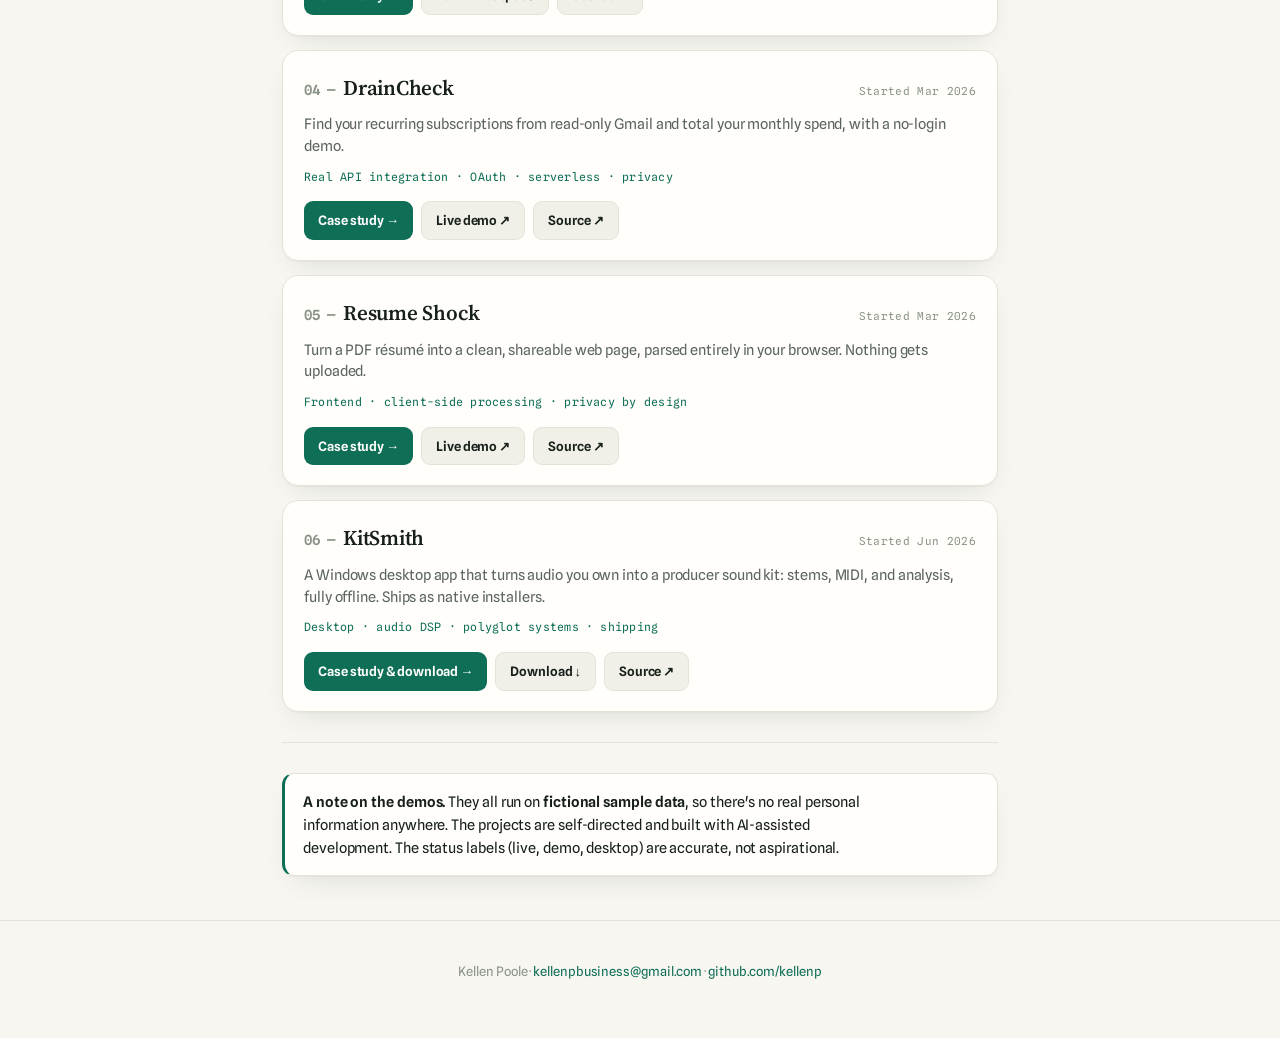
==== commit 90a86711: "Migrate to kellenp identity: source links + social tags now point to kellenp / kellenp.github.io" ====
--- a/index.html
+++ b/index.html
@@ -9,9 +9,9 @@
 <meta property="og:title" content="Kellen Poole — Builder Portfolio">
 <meta property="og:description" content="Six self-directed projects built with AI dev tools (Claude · Codex · GitHub): an auto-shop repair-order pipeline, an operations dashboard, AI-agent reliability guardrails, a real API integration, and shipped desktop software.">
 <meta property="og:type" content="website">
-<meta property="og:image" content="https://kellenpoole-portfolio.netlify.app/kellen.jpg">
+<meta property="og:image" content="https://kellenp.github.io/kellen.jpg">
 <meta name="twitter:card" content="summary">
-<meta name="twitter:image" content="https://kellenpoole-portfolio.netlify.app/kellen.jpg">
+<meta name="twitter:image" content="https://kellenp.github.io/kellen.jpg">
 <link rel="icon" type="image/jpeg" href="/kellen.jpg">
 <link rel="preconnect" href="https://fonts.googleapis.com"><link rel="preconnect" href="https://fonts.gstatic.com" crossorigin>
 <link href="https://fonts.googleapis.com/css2?family=Source+Serif+4:opsz,wght@8..60,400;8..60,600;8..60,700&family=Spline+Sans:wght@400;500;600&family=Spline+Sans+Mono:wght@400;500&display=swap" rel="stylesheet">
@@ -34,7 +34,7 @@
     </div>
     <div class="actions reveal">
       <a class="btn btn-primary" href="mailto:kellenpbusiness@gmail.com">Get in touch <span class="arr">→</span></a>
-      <a class="btn btn-ghost" href="https://github.com/Thrashable" target="_blank" rel="noopener">GitHub ↗</a>
+      <a class="btn btn-ghost" href="https://github.com/kellenp" target="_blank" rel="noopener">GitHub ↗</a>
     </div>
   </header>
 
@@ -49,7 +49,7 @@
         <div class="proj-actions">
           <a class="mini mini-go" href="shopflow.html">Case study →</a>
           <a class="mini mini-out" href="https://shopflow-orchestrator-kp.netlify.app" target="_blank" rel="noopener">Live output ↗</a>
-          <a class="mini mini-out" href="https://github.com/Thrashable/shopflow-orchestrator" target="_blank" rel="noopener">Source ↗</a>
+          <a class="mini mini-out" href="https://github.com/kellenp/shopflow-orchestrator" target="_blank" rel="noopener">Source ↗</a>
         </div>
       </div>
 
@@ -60,7 +60,7 @@
         <div class="proj-actions">
           <a class="mini mini-go" href="content-operator-os.html">Case study →</a>
           <a class="mini mini-out" href="https://content-operator-os-demo-kp.netlify.app" target="_blank" rel="noopener">Live demo ↗</a>
-          <a class="mini mini-out" href="https://github.com/Thrashable/content-operator-os" target="_blank" rel="noopener">Source ↗</a>
+          <a class="mini mini-out" href="https://github.com/kellenp/content-operator-os" target="_blank" rel="noopener">Source ↗</a>
         </div>
       </div>
 
@@ -71,7 +71,7 @@
         <div class="proj-actions">
           <a class="mini mini-go" href="nightshift-manager.html">Case study →</a>
           <a class="mini mini-out" href="nightshift-manager.html#verified">Verified output ↓</a>
-          <a class="mini mini-out" href="https://github.com/Thrashable/nightshift-manager" target="_blank" rel="noopener">Source ↗</a>
+          <a class="mini mini-out" href="https://github.com/kellenp/nightshift-manager" target="_blank" rel="noopener">Source ↗</a>
         </div>
       </div>
 
@@ -82,7 +82,7 @@
         <div class="proj-actions">
           <a class="mini mini-go" href="draincheck.html">Case study →</a>
           <a class="mini mini-out" href="https://draincheck-demo-kp.netlify.app/?demo=1" target="_blank" rel="noopener">Live demo ↗</a>
-          <a class="mini mini-out" href="https://github.com/Thrashable/draincheck" target="_blank" rel="noopener">Source ↗</a>
+          <a class="mini mini-out" href="https://github.com/kellenp/draincheck" target="_blank" rel="noopener">Source ↗</a>
         </div>
       </div>
 
@@ -93,7 +93,7 @@
         <div class="proj-actions">
           <a class="mini mini-go" href="resume-shock.html">Case study →</a>
           <a class="mini mini-out" href="https://resume-shock-demo-kp.netlify.app" target="_blank" rel="noopener">Live demo ↗</a>
-          <a class="mini mini-out" href="https://github.com/Thrashable/resume-shock" target="_blank" rel="noopener">Source ↗</a>
+          <a class="mini mini-out" href="https://github.com/kellenp/resume-shock" target="_blank" rel="noopener">Source ↗</a>
         </div>
       </div>
 
@@ -104,7 +104,7 @@
         <div class="proj-actions">
           <a class="mini mini-go" href="kitsmith.html">Case study &amp; download →</a>
           <a class="mini mini-out" href="kitsmith.html#download">Download ↓</a>
-          <a class="mini mini-out" href="https://github.com/Thrashable/kitsmith" target="_blank" rel="noopener">Source ↗</a>
+          <a class="mini mini-out" href="https://github.com/kellenp/kitsmith" target="_blank" rel="noopener">Source ↗</a>
         </div>
       </div>
 
@@ -118,6 +118,6 @@
   </section>
 </div>
 
-<footer><div class="wrap">Kellen Poole · <a href="mailto:kellenpbusiness@gmail.com">kellenpbusiness@gmail.com</a> · <a href="https://github.com/Thrashable" target="_blank" rel="noopener">github.com/Thrashable</a></div></footer>
+<footer><div class="wrap">Kellen Poole · <a href="mailto:kellenpbusiness@gmail.com">kellenpbusiness@gmail.com</a> · <a href="https://github.com/kellenp" target="_blank" rel="noopener">github.com/kellenp</a></div></footer>
 </body>
 </html>
